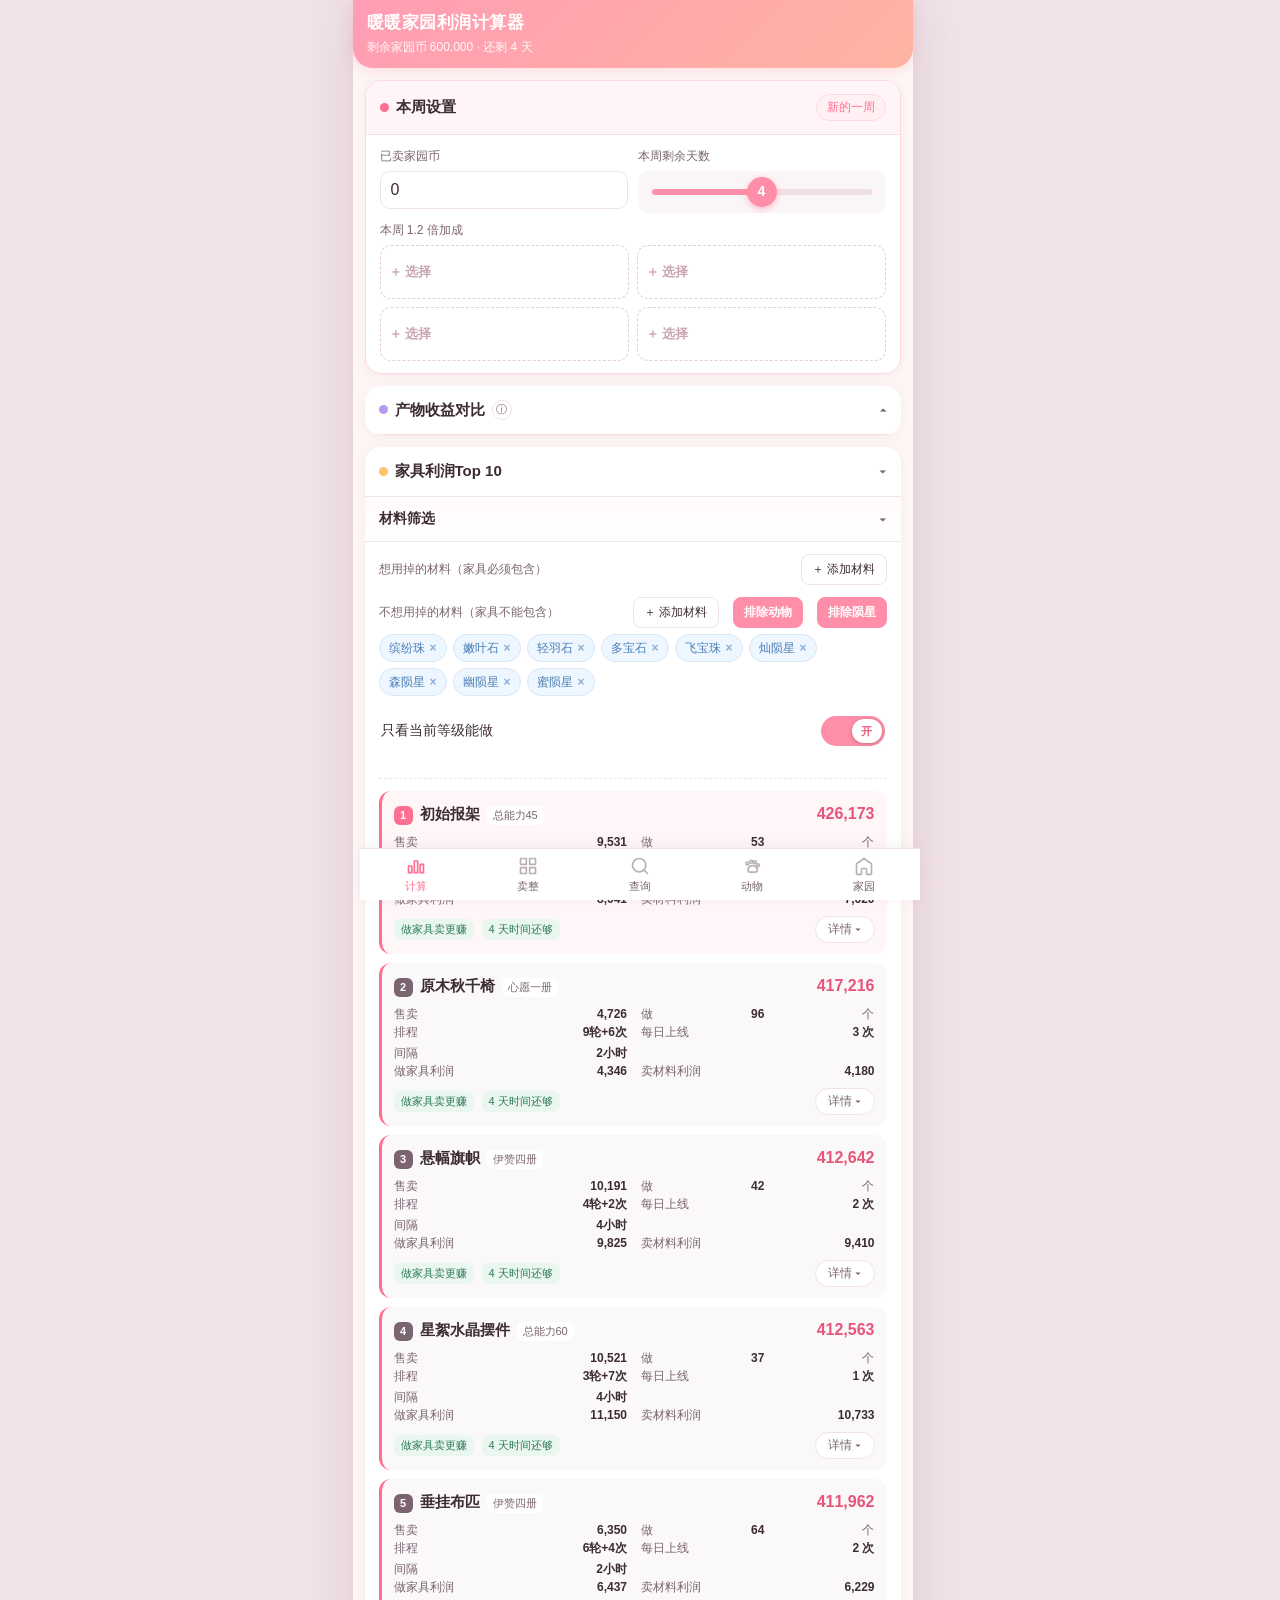
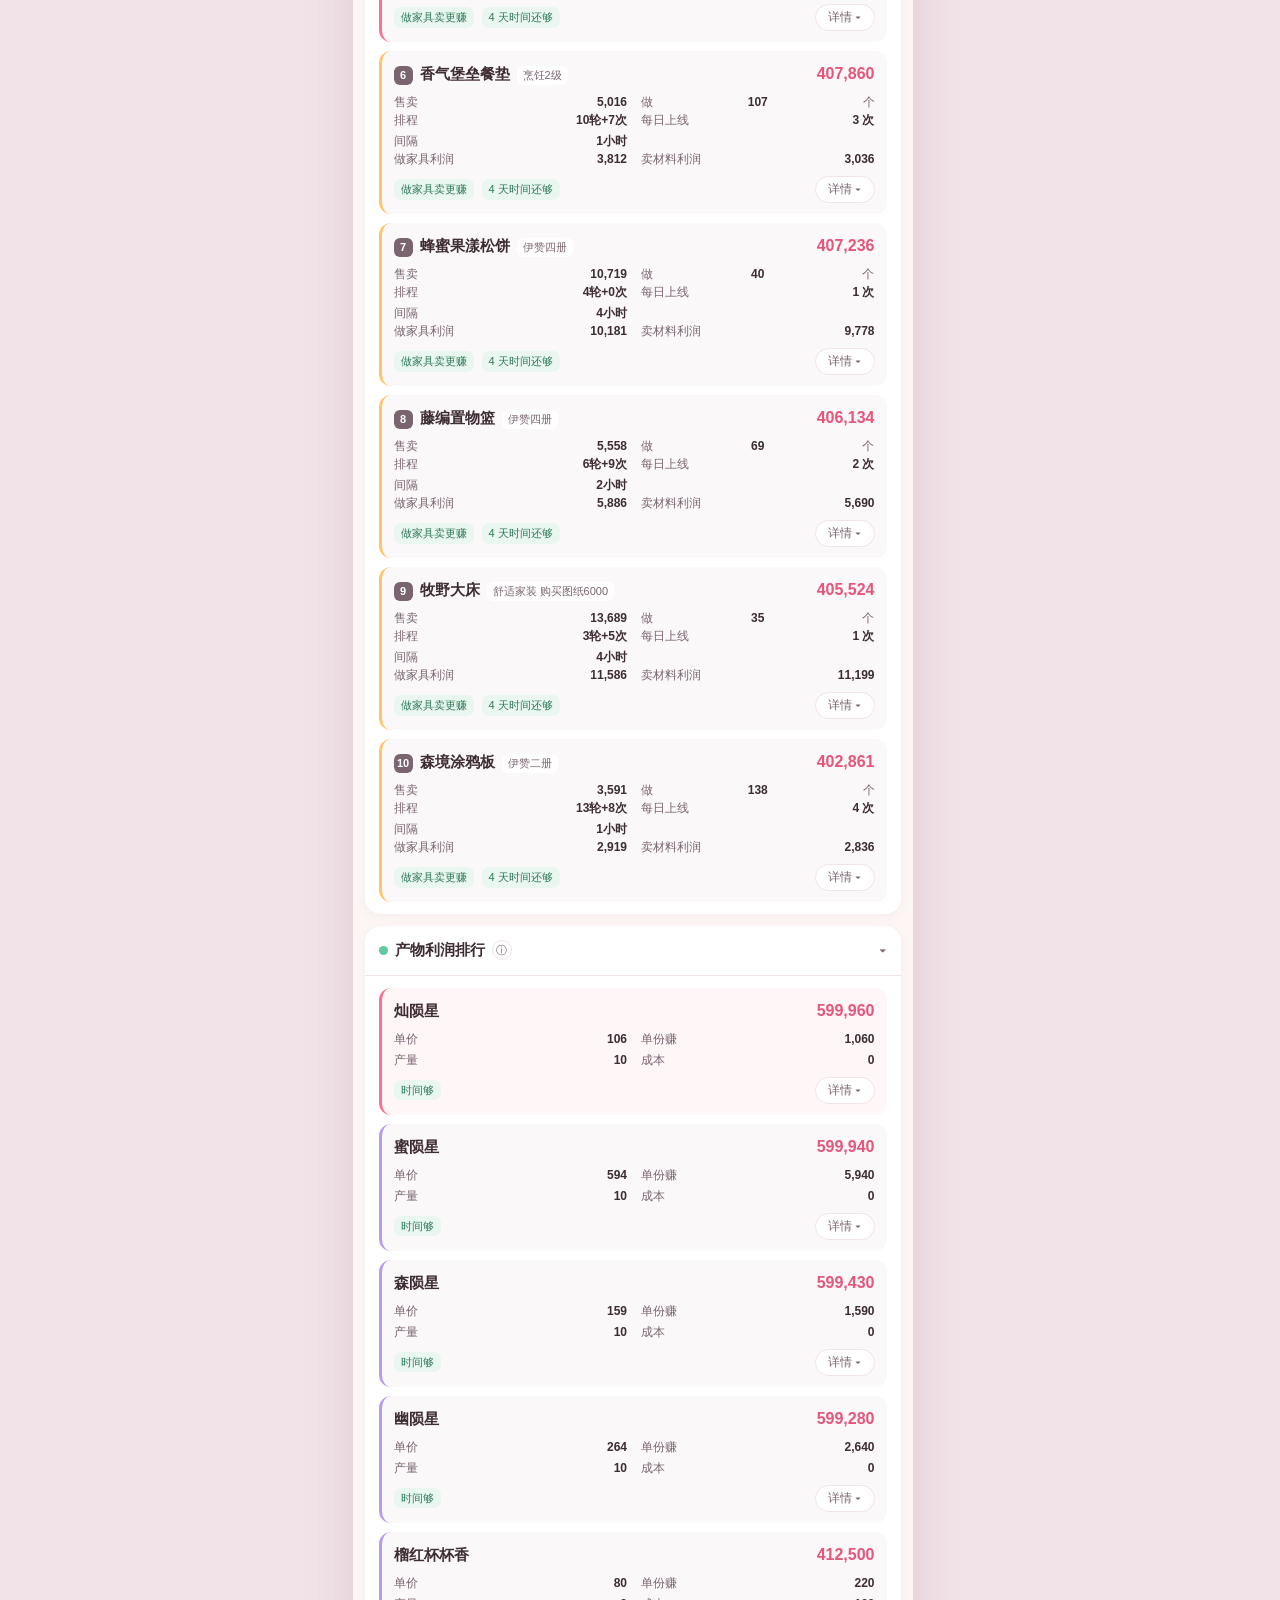
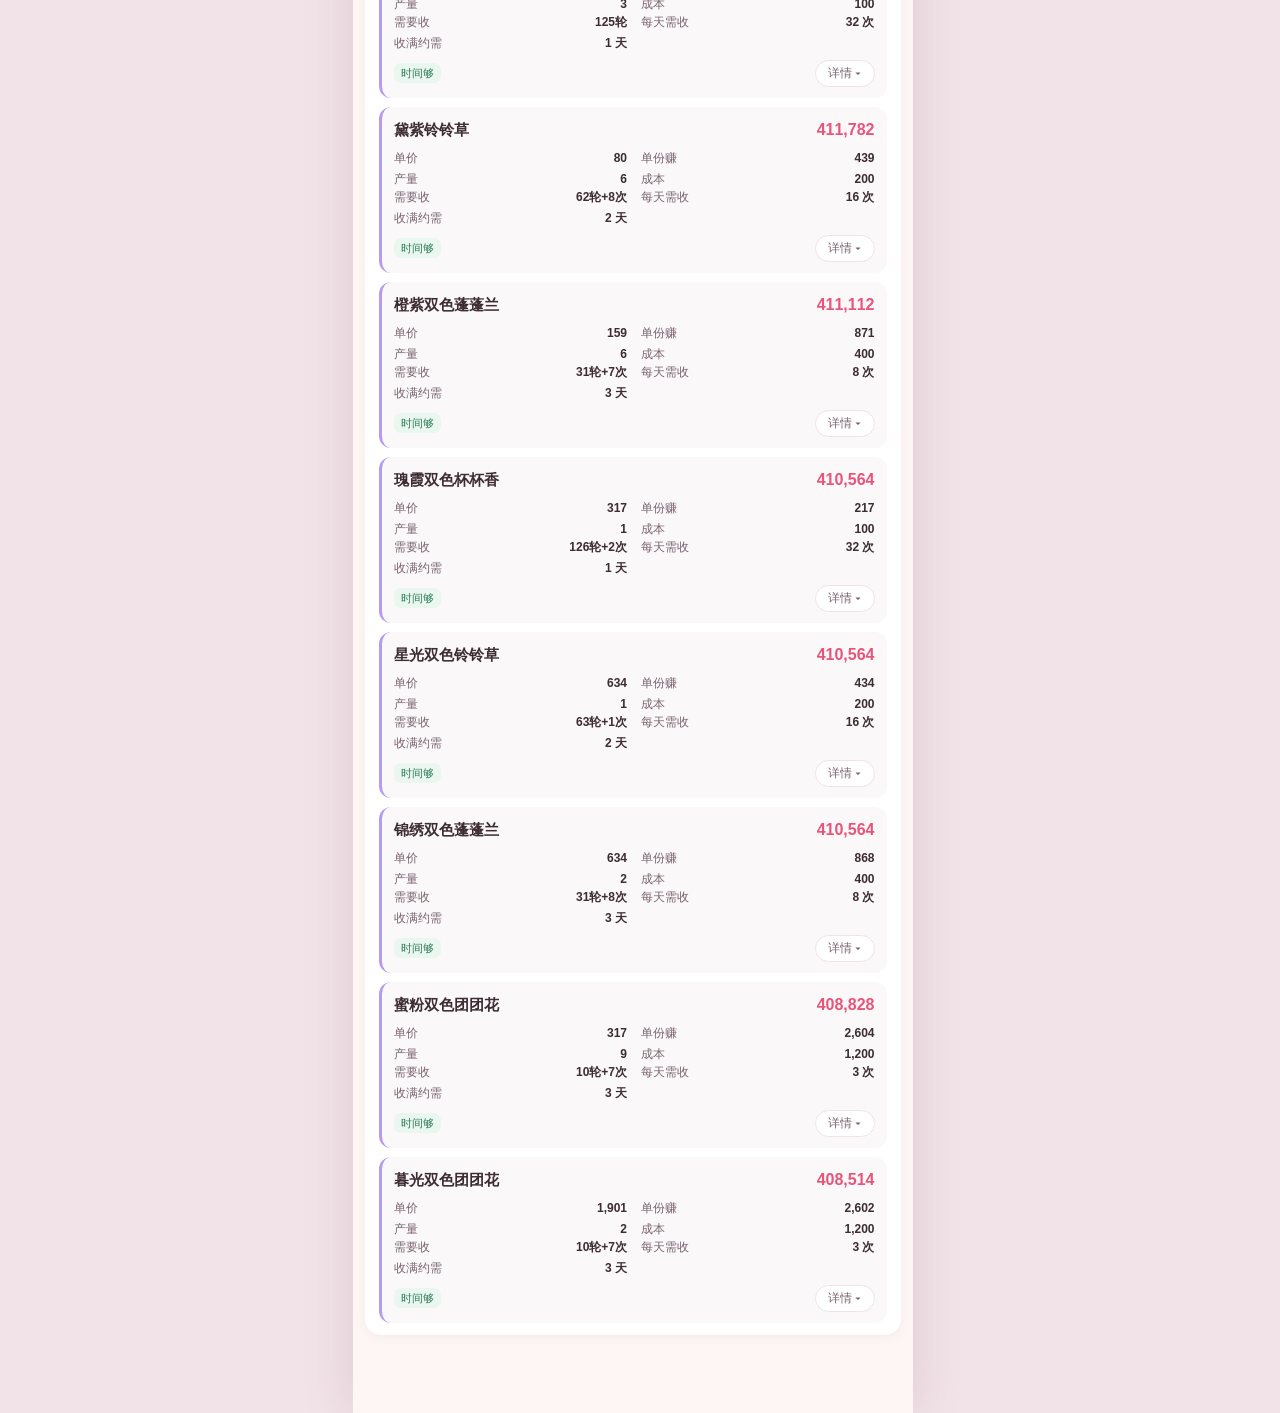
==== web/index.html @ fd9ae360 "初始提交：暖暖家园计算器 1.210.6.57（PWA 网页版 + 安卓工程） - web/：PWA 网页版源码（计算/卖整/查询/动物/家园 五 Tab） - android/：WebView 壳工" ====
<!DOCTYPE html>
<html lang="zh-CN">
<head>
<meta charset="UTF-8">
<meta name="viewport" content="width=device-width,initial-scale=1,maximum-scale=1,user-scalable=no,viewport-fit=cover">
<meta name="theme-color" content="#ff8fa8">
<meta name="mobile-web-app-capable" content="yes">
<meta name="apple-mobile-web-app-capable" content="yes">
<meta name="apple-mobile-web-app-status-bar-style" content="default">
<script>if(/^https?:$/.test(location.protocol)){var l=document.createElement('link');l.rel='manifest';l.href='manifest.json';document.head.appendChild(l)}</script>
<title>暖暖家园利润计算器</title>
<link rel="stylesheet" href="style.css?v=1.210.6.59">
</head>
<body>

<header id="topbar">
  <div class="ttl">暖暖家园利润计算器</div>
  <div class="sub" id="hdrSub"></div>
</header>

<main id="main">

  <!-- ============ 计算页 ============ -->
  <section class="page" id="page-calc">

    <!-- A. 本周设置 -->
    <div class="card week">
      <div class="chd">
        <span class="dot wk"></span>
        <b>本周设置</b>
        <button class="mini" id="btnResetWeek">新的一周</button>
      </div>
      <div class="cbd">
        <div class="row2">
          <div class="fld">
            <label>已卖家园币</label>
            <input type="number" inputmode="numeric" id="iWeekSold" step="1000">
          </div>
          <div class="fld">
            <label>本周剩余天数</label>
            <div class="daypick" id="dayPick" role="slider" tabindex="0"
                 aria-label="本周剩余天数" aria-valuemin="1" aria-valuemax="7" aria-valuenow="4">
              <div class="dtrack"><div class="dfill" id="dayFill"></div><div class="dthumb" id="dayThumb">4</div></div>
            </div>
          </div>
        </div>
        <div class="fld">
          <label>本周 1.2 倍加成</label>
          <div class="b12slots grid2" id="b12Slots"></div>
        </div>
      </div>
    </div>

    <!-- 产物对比表：置于「材料筛选」之前 -->
    <div class="card res">
      <div class="chd fold" data-fold="cmpBody"><span class="dot b12"></span><b>产物收益对比</b><button type="button" class="iinfo" data-tipid="tip-cmp" aria-label="说明">ⓘ</button><span class="arrow">▾</span></div>
      <div class="cbd" id="cmpBody">
        <p class="tip" id="tip-cmp" hidden>同一份家园币预算下，把 1.2 倍产物与手动选择的其他产物放在一起对比：总销售 / 总利润、所需数量、收获轮次、每天收获几次、能否在剩余天内卖到上限。本周 1.2 倍加成最多 4 个（产物 / 家具均可），自动带出到对比；手动产物最多选 3 个，点槽位卡片选择。</p>
        <div class="grphd"><span class="grp">本周 1.2 倍产物</span><button type="button" class="gset" id="btnSetCmp12">设置</button></div>
        <div id="cmp12"></div>
        <div class="grphd" style="margin-top:12px"><span class="grp">非1.2倍产物对比</span><button type="button" class="gset" id="btnSetCmpMan">设置</button></div>
        <div id="cmpMan"></div>
      </div>
    </div>

    <!-- 家具利润 Top 10（材料筛选合并到顶部；可折叠：折叠态卡头显示筛选概要） -->
    <div class="card res">
      <div class="chd fold" data-fold="furnBody">
        <span class="dot rs"></span><b>家具利润Top 10</b>
        <span class="foldsum" id="furnSum"></span>
        <span class="arrow">▾</span>
      </div>
      <div class="cbd" id="furnBody">
        <!-- 材料筛选（可折叠小节，合并到家具卡片顶部） -->
        <div class="filtwrap" id="filtInner">
          <div class="chd fold sub" data-fold="filtBox">
            <b>材料筛选</b><span class="filtsum" id="filtSum"></span><span class="arrow">▾</span>
          </div>
          <div class="cbd" id="filtBox">
            <div class="fld">
              <div class="fldhd"><label>想用掉的材料（家具必须包含）</label>
                <span class="fldacts"><button type="button" class="btn sm" id="btnMatWant">＋ 添加材料</button></span>
              </div>
              <div class="tags" id="tWant"></div>
            </div>
            <div class="fld">
              <div class="fldhd"><label>不想用掉的材料（家具不能包含）</label>
                <span class="fldacts"><button type="button" class="btn sm" id="btnMatAvoid">＋ 添加材料</button><button type="button" class="tbtn sm" id="cAnimal" aria-pressed="true">排除动物</button><button type="button" class="tbtn sm" id="cStar" aria-pressed="true">排除陨星</button></span>
              </div>
              <div class="tags" id="tAvoid"></div>
            </div>
            <div class="fld">
              <button type="button" class="sw" id="cOnlyOwned" role="switch" aria-checked="true" data-on="开" data-off="关" aria-label="只看当前等级能做"><span class="swl">只看当前等级能做</span><span class="trk"><span class="kn">开</span></span></button>
            </div>
          </div>
        </div>
        <div class="fildiv"></div>
        <div id="outFur"></div>
      </div>
    </div>

    <div class="card res" id="card12" style="display:none">
      <div class="chd fold" data-fold="furn12Body"><span class="dot b12"></span><b>本周 1.2 倍家具</b><span class="arrow">▾</span></div>
      <div class="cbd" id="furn12Body"></div>
    </div>

    <div class="card res">
      <div class="chd fold" data-fold="outProd">
        <span class="dot pd"></span><b>产物利润排行</b><button type="button" class="iinfo" data-tipid="tip-rank" aria-label="说明">ⓘ</button><span class="arrow">▾</span>
      </div>
      <div class="cbd" id="outProd">
        <p class="tip" id="tip-rank" hidden>排行按「单份利润 × 可达总量」从高到低：可达总量取可养容量与可收获份数中的较小者。</p>
        <div id="outProdList"></div>
      </div>
    </div>
  </section>

  <!-- ============ 卖整页 ============ -->
  <section class="page" id="page-sell" hidden>
    <div class="card sell">
      <div class="chd">
        <span class="dot st"></span>
        <b>家园币卖整</b>
        <button type="button" class="iinfo" data-tipid="tip-sell" aria-label="说明">ⓘ</button>
      </div>
      <div class="cbd">
        <div class="sellR">本周还能再赚 <b id="sellR">0</b> 家园币</div>
        <p class="tip" id="tip-sell" hidden>勾选要卖的产物：本周 1.2 倍可直接勾选，相应精粹自动带出，也可补其他产物或家具。下面按凑整逻辑自动算每种卖多少个，把剩余金额恰好卖完。库存不够的产物，可在每行右侧填「数量上限」，方案不会超过上限。</p>
      </div>
    </div>

    <div class="card">
      <div class="chd">
        <span class="dot wk"></span><b>出售勾选</b><span class="tag" id="pickTag">已选 0 种</span>
      </div>
      <div class="cbd">
        <div id="pickList"></div>
        <div class="btnrow">
          <button class="btn" id="btnAddPick">＋ 添加其他产物 / 精粹 / 树木 / 家具</button>
        </div>
      </div>
    </div>

    <div class="card res">
      <div class="chd"><span class="dot rs"></span><b>凑整方案</b><span class="tag" id="fitTag"></span><button type="button" class="iinfo" data-tipid="tip-fit" aria-label="说明">ⓘ</button></div>
      <div class="cbd" id="sellOut">
        <p class="tip" id="tip-fit" hidden>按凑整逻辑自动算每种卖多少个，把剩余金额恰好卖完；单价已含 1.2 倍 / 甜食加成。勾选行右侧可填「数量上限」（库存最多卖几个，留空 = 不限），方案不会超过上限；「其他解法」会依次尝试不用最贵的 1/2/3 种产物（某种卖完了时用）。</p>
        <div id="sellOutList"></div>
      </div>
    </div>
  </section>

  <!-- ============ 查询页 ============ -->
  <section class="page" id="page-query" hidden>
    <div class="card">
      <div class="chd"><b>数据查询</b></div>
      <div class="cbd">
        <div class="tabs2">
          <button class="on" data-q="fur">家具</button>
          <button data-q="plant">植物</button>
          <button data-q="fish">鱼</button>
          <button data-q="star">陨星</button>
          <button data-q="food">烹饪</button>
          <button data-q="other">其他</button>
        </div>
        <input class="find big" id="qFind" placeholder="输入名称搜索…" autocomplete="off">
        <div id="qOut"></div>
      </div>
    </div>
  </section>

  <!-- ============ 家园页（倒数第二个） ============ -->
  <section class="page" id="page-home" hidden>

    <!-- 我的家园 -->
    <div class="card home">
      <div class="chd">
        <span class="dot hm"></span>
        <b>我的家园</b>
        <button type="button" class="iinfo" data-tipid="tip-home" aria-label="说明">ⓘ</button>
      </div>
      <div class="cbd">
        <p class="tip" id="tip-home" hidden>能力等级与「农田鱼塘总数」均为上下两行卡片：小字标题在左上角，大数字为总数。点能力芯片或农田卡弹出气泡：能力等级直接加减；农田卡调整「额外购买」（允许为负，红色，代表未摆出的田 / 池），并标出「等级赠送」，总数 = 两者之和且下限为 0；等级赠送随种植 / 养鱼能力自动变化，各等级明细见「ⓘ」。所有不超过 8 个选项的选择都用气泡，点选即生效。</p>

        <!-- 家园币上限（从计算页移入） -->
        <div class="fld">
          <label>本周家园币上限</label>
          <button type="button" class="fsel" id="sWeekCap"></button>
        </div>

        <!-- 六大能力：直接平铺，点击卡片用气泡编辑 -->
        <div class="fld">
          <label>能力等级</label>
          <div class="lvgrid2" id="lvGrid"></div>
        </div>

        <!-- 农田鱼塘总数：四卡一排 -->
        <div class="fld">
          <div class="rowhd">
            <label>农田鱼塘总数</label>
            <button type="button" class="iinfo" data-tipid="tip-field" aria-label="说明">ⓘ</button>
          </div>
          <div class="fieldcards" id="fieldCards"></div>
          <p class="tip" id="tip-field" hidden></p>
        </div>

        <div class="row2">
          <div class="fld">
            <label>吃的甜品</label>
            <button type="button" class="fsel" id="sDessert"></button>
          </div>
          <div class="fld">
            <label>免费加速</label>
            <button type="button" class="fsel" id="sBoost"></button>
          </div>
        </div>
        <div class="row2">
          <div class="fld"><button type="button" class="sw" id="cWater" role="switch" aria-checked="true" data-on="有" data-off="无" aria-label="4 星浇水套"><span class="swl">4 星浇水套</span><span class="trk"><span class="kn">有</span></span></button></div>
          <div class="fld"><button type="button" class="sw" id="cBestFish" role="switch" aria-checked="true" data-on="只收" data-off="不限" aria-label="捕鱼只收最高产量"><span class="swl">捕鱼只收最高产量</span><span class="trk"><span class="kn">只收</span></span></button></div>
          <div class="fld"><button type="button" class="sw" id="cTree" role="switch" aria-checked="true" data-on="卖" data-off="留" aria-label="卖树"><span class="swl">卖树</span><span class="trk"><span class="kn">卖</span></span></button></div>
          <div class="fld"><button type="button" class="sw" id="cEss" role="switch" aria-checked="true" data-on="卖" data-off="留" aria-label="卖精粹"><span class="swl">卖精粹</span><span class="trk"><span class="kn">卖</span></span></button></div>
        </div>
      </div>
    </div>

    <!-- 钓鱼熟练度 -->
    <div class="card fish">
      <div class="chd"><span class="dot pd"></span><b>钓鱼熟练度</b><button type="button" class="iinfo" data-tipid="tip-fish" aria-label="说明">ⓘ</button></div>
      <div class="cbd">
        <p class="tip" id="tip-fish" hidden>钓鱼熟练度影响鱼的产量。铲掉低产量重新养、捕鱼只收最高产量可以节约成本，选「只收」则按最高产量计算（开关在「我的家园」）。</p>
        <div id="fishGrid"></div>
        <p class="tip" id="fishTip"></p>
      </div>
    </div>


    <div class="card">
      <div class="chd fold" data-fold="meBody2"><b>配置备份</b><span class="arrow">▾</span></div>
      <div class="cbd" id="meBody2">
        <p class="tip">「我的家园」「本周设置」「卖整勾选」都会自动保存在本机，下次打开自动恢复，不用重填。新的一周开始时，点计算页的「新的一周」按钮即可清零重填。</p>
        <div class="btnrow">
          <button class="btn" id="btnExport">导出配置</button>
          <button class="btn" id="btnImport">导入配置</button>
          <button class="btn" id="btnPaste">粘贴配置</button>
          <button class="btn warn" id="btnClear">清空我的家园</button>
          <button class="btn warn" id="btnClearWeek">清空本周设置</button>
          <button class="btn warn" id="btnClearSell">重置卖整勾选</button>
        </div>
        <textarea id="ioBox" placeholder="导出/粘贴配置 JSON" rows="3"></textarea>
      </div>
    </div>
    <div class="card">
      <div class="chd fold" data-fold="meBody3"><b>关于与免责</b><span class="arrow">▾</span></div>
      <div class="cbd about" id="meBody3">
        <p id="verLine"></p>
        <p id="dlLine"><b>安卓版下载</b>：<a id="dlLink" href="https://pan.baidu.com/s/1R72ZaiRu5CAzUPRBSVi94w?pwd=1206" target="_blank" rel="noopener" title="https://pan.baidu.com/s/1R72ZaiRu5CAzUPRBSVi94w?pwd=1206">百度网盘链接</a>（提取码 <b>1206</b>）<button type="button" class="btn sm dlBtn" id="btnCopyDl">复制链接</button></p>
        <p><b>数据来源</b>：《无限暖暖》家园最大利润表 v2.10<br>制表者：小红薯@祢豆子（鸣谢：@最杰瑞的杰瑞、@供电局、@1群提供数据的暖妈们）</p>
        <p><b>本工具</b>：非官方粉丝向工具，仅将该表格的计算逻辑移植为手机端应用，数据永久免费。</p>
        <p class="warnTxt">免责声明：数据来自社区整理，随游戏版本更新可能失效，计算结果仅供参考，请以游戏内实际为准。本工具不含任何游戏美术素材，不收费、不含广告、不收集任何个人信息。</p>
      </div>
    </div>
  </section>

  <!-- ============ 动物 ============ -->
  <section class="page" id="page-animal" hidden>
    <!-- 养殖数量 -->
    <div class="card count">
      <div class="chd fold" data-fold="anCountBody"><span class="dot wk"></span><b>养殖数量</b><span class="fnum" id="anCountSum"></span><button type="button" class="iinfo" data-tipid="tip-cap" aria-label="说明">ⓘ</button><span class="arrow">▾</span></div>
      <div class="cbd" id="anCountBody">
        <div id="anCount"></div>
        <p class="tip" id="anCapTip" hidden></p>
        <p class="tip" id="tip-cap" hidden>可养数量由<b>邀约等级</b>决定（当前 <b id="capLv"></b> 级），超出部分不参与生产。分组：小动物 = 缤纷珠 / 嫩叶石 / 轻羽石；大动物 = 多宝石 / 飞宝珠。点击动物名可标记「排除」。</p>
      </div>
    </div>

    <!-- 动物好感度 -->
    <div class="card animal">
      <div class="chd fold" data-fold="anGroupsBody"><span class="dot hm"></span><b>动物好感度</b><button type="button" class="iinfo" data-tipid="tip-animal" aria-label="说明">ⓘ</button><span class="arrow">▾</span></div>
      <div class="cbd" id="anGroupsBody">
        <p class="tip" id="tip-animal" hidden>邀约 1 级解锁白、3 级解锁棕、6 级解锁蓝；好感度 1–3 心，品质越高产量越高（蓝 &gt; 棕 &gt; 白）。养动物时自动选好感度高、品质高的。<br>收益显示在<b>品质小节头</b>（每小时利润与利润率，成本按能量饼干 10 币/能量基准，与社区基准表同口径；未含悠食与饼干倍率——对所有动物同乘，不影响横向对比），随好感度实时变化。<b>点动物名</b>切换「排除」（灰显，生产计算自动跳过）；<b>点右侧心数</b>调整好感度（排除中的选了心数即恢复）。</p>
        <div id="anGroups"></div>
      </div>
    </div>

    <!-- 投喂饼干 -->
    <div class="card ck">
      <div class="chd"><span class="dot b12"></span><b>投喂饼干</b><button type="button" class="iinfo" data-tipid="tip-ck" aria-label="说明">ⓘ</button></div>
      <div class="cbd">
        <p class="tip" id="tip-ck" hidden>第一个饼干影响整个动物区成本利润。</p>
        <div class="fld">
          <label>选择你要喂食的饼干和数量</label>
          <div id="ckSlots"></div>
        </div>
        <div class="row2">
          <div class="fld">
            <label>动物生产模式</label>
            <div class="seg seg2" data-k="anMode">
              <button data-v="many">悠食多产</button>
              <button data-v="normal">常规模式</button>
            </div>
          </div>
          <div class="fld">
            <label>制作饼干的甜味材料</label>
            <button type="button" class="fsel" id="sSeason"></button>
          </div>
        </div>
        <div class="fld">
          <label>做饼干产生的额外产物（精粹 / 树）要卖吗</label>
          <div class="seg" data-k="sellExtra">
            <button data-v="both">都卖</button>
            <button data-v="ess">只卖精粹</button>
            <button data-v="tree">只卖树</button>
            <button data-v="none">不卖</button>
          </div>
        </div>
      </div>
    </div>

    <div class="card res">
      <div class="chd"><span class="dot rs"></span><b>饼干收益总览</b></div>
      <div class="cbd" id="ckOut"></div>
    </div>
  </section>

</main>

<div id="dlgBox" hidden>
  <div class="dlg-mask"></div>
  <div class="dlg-card" role="alertdialog" aria-modal="true">
    <b id="dlgTitle"></b><p id="dlgMsg"></p>
    <div class="dlg-btns"><button type="button" class="dlg-no" id="dlgNo">取消</button>
    <button type="button" class="dlg-ok" id="dlgOk">确定</button></div>
  </div>
</div>

<!-- 步进器气泡：锚定在卡片旁，无全屏遮罩；标题/信息/按钮可按需隐藏 -->
<div id="stepBox" hidden>
  <div class="step-card" id="stepCard" role="dialog" aria-label="编辑">
    <span class="step-caret" id="stepCaret"></span>
    <b id="stepTitle" hidden></b>
    <div class="step-info" id="stepInfo" hidden></div>
    <div class="step-val">
      <button type="button" class="stpb" id="stepMinus">−</button>
      <input type="number" inputmode="numeric" id="stepInput">
      <button type="button" class="stpb" id="stepPlus">+</button>
    </div>
    <div class="dlg-btns" id="stepBtns">
      <button type="button" class="dlg-no" id="stepCancel">取消</button>
      <button type="button" class="dlg-ok" id="stepOk">确定</button>
    </div>
  </div>
</div>

<!-- 气泡选择框：≤8 选项，点击选项直接生效，无确认/取消 -->
<div id="pickBox" hidden>
  <div class="step-card pick-card" id="pickCard" role="listbox" aria-label="选择">
    <span class="step-caret" id="pickCaret"></span>
    <div class="pick-list" id="pickOpts"></div>
  </div>
</div>

<nav id="tabbar">
  <button class="on" data-p="calc"><svg viewBox="0 0 24 24" fill="none" stroke="currentColor" stroke-width="2" stroke-linecap="round" stroke-linejoin="round"><rect x="3" y="12" width="4" height="8"/><rect x="10" y="6" width="4" height="14"/><rect x="17" y="10" width="4" height="10"/></svg><span>计算</span></button>
  <button data-p="sell"><svg viewBox="0 0 24 24" fill="none" stroke="currentColor" stroke-width="2" stroke-linecap="round" stroke-linejoin="round"><rect x="3" y="3" width="7" height="7"/><rect x="14" y="3" width="7" height="7"/><rect x="3" y="14" width="7" height="7"/><rect x="14" y="14" width="7" height="7"/></svg><span>卖整</span></button>
  <button data-p="query"><svg viewBox="0 0 24 24" fill="none" stroke="currentColor" stroke-width="2" stroke-linecap="round" stroke-linejoin="round"><circle cx="11" cy="11" r="8"/><path d="m21 21-4.3-4.3"/></svg><span>查询</span></button>
  <button data-p="animal"><svg viewBox="0 0 24 24" fill="none" stroke="currentColor" stroke-width="2" stroke-linecap="round" stroke-linejoin="round"><circle cx="6.5" cy="9" r="1.7"/><circle cx="11" cy="6.8" r="1.7"/><circle cx="15.5" cy="7.6" r="1.7"/><circle cx="19" cy="11" r="1.7"/><path d="M12.8 11.5c-3.3.4-5.6 2.7-5.6 5.2 0 1.5 1.1 2.6 2.6 2.6h6c1.5 0 2.6-1.1 2.6-2.6 0-2.4-1.9-4.6-4.6-5.2-.3-.1-.7-.1-1 0Z"/></svg><span>动物</span></button>
  <button data-p="home"><svg viewBox="0 0 24 24" fill="none" stroke="currentColor" stroke-width="2" stroke-linecap="round" stroke-linejoin="round"><path d="M3 9.5 12 3l9 6.5V21a1 1 0 0 1-1 1h-5v-7H9v7H4a1 1 0 0 1-1-1Z"/></svg><span>家园</span></button>
  
</nav>

<!-- ============ 全屏选择弹层 ============
     multi：卖整·手动添加（分组/排序/搜索，点行勾选，底部完成）
     single：本周 1.2 倍槽位 / 对比表槽位（点行即选并关闭，清除用槽位卡 ×）
     mat：材料筛选（想用掉 / 要避开，点行即勾入对应数组） -->
<div class="sheet" id="pickSheet" role="dialog" aria-modal="true" aria-label="选择弹层" hidden>
  <div class="sheet-mask" id="sheetMask"></div>
  <div class="sheet-panel">
    <div class="dhandle"></div>
    <div class="sheet-hd">
      <b id="sheetTitle">选择</b>
      <span class="tag" id="sheetTag"></span>
      <div class="sheet-sort" id="sheetSort">
        <button data-v="def" class="on">默认</button><button data-v="price">价格↓</button>
      </div>
      <button class="sheet-x" id="btnSheetClose" aria-label="关闭">✕</button>
    </div>
    <div class="sheet-tools" id="sheetSearch">
      <input class="find" id="fPickAdd" placeholder="搜索名称 / 拼音首字母…" autocomplete="off">
      <div class="seg sm" id="pickGrp" hidden></div>
      <div class="seg sm sub" id="pickGrp2" hidden></div>
    </div>
    <div class="sheet-body">
      <div class="sheet-list" id="sheetList">
        <div id="sheetSpTop" style="height:0"></div>
        <div id="sheetRows"></div>
        <div id="sheetSpBot" style="height:0"></div>
      </div>
      <div class="sheet-index" id="sheetIndex" hidden></div>
    </div>
    <div class="sheet-ft" id="sheetFt">
      <div id="sheetChips" class="sheetchips"></div>
      <button class="sheet-done" id="btnSheetDone">完成</button>
    </div>
  </div>
</div>

<script src="data.js?v=1.210.6.59"></script>
<script src="core.js?v=1.210.6.59"></script>
<script src="app.js?v=1.210.6.59"></script>
</body>
</html>
---- web/style.css ----
:root{
  --bg:#fdf6f4; --card:#fff; --ink:#3d2c33; --ink2:#7a6470; --line:#f0e2e6;
  --pk:#ff8fa8; --pk2:#ff6f91; --pkDeep:#e8557a; --gd:#ffc46b; --gr:#5fc9a0; --bl:#7bb8e8; --pu:#b79ced;
  --rd:16px; --sh:0 2px 10px rgba(180,140,155,.10);
}
*{box-sizing:border-box;-webkit-tap-highlight-color:transparent}
html{-webkit-text-size-adjust:100%;text-size-adjust:100%;scrollbar-gutter:stable}   /* F1: 禁宿主浏览器自动调整字号，基准由页面 rem 决定；scrollbar-gutter 常驻槽位，锁滚时不因滚动条消失而整页横移（弹层"页面飘"根因） */
[hidden]{display:none!important}   /* .seg/.sheet-index 等设了 display 的元素也能正确隐藏 */
html,body{margin:0;padding:0}
body{
  background:var(--bg);color:var(--ink);
  font:0.9375rem/1.5 -apple-system,BlinkMacSystemFont,"PingFang SC","Microsoft YaHei",sans-serif;
  padding-bottom:calc(66px + env(safe-area-inset-bottom));
}
#topbar{
  position:sticky;top:0;z-index:50;background:linear-gradient(135deg,#ff9db4,#ffb4a2);
  color:#fff;padding:calc(10px + env(safe-area-inset-top)) 14px 12px;
  box-shadow:0 2px 12px rgba(255,143,168,.28);
}
#topbar .ttl{font-size:1.0625rem;font-weight:700;letter-spacing:.5px}
#topbar .sub{font-size:0.75rem;opacity:.92;margin-top:2px}
main{padding:12px 12px 0;max-width:720px;margin:0 auto}

/* 卡片 */
.card{background:var(--card);border-radius:var(--rd);box-shadow:var(--sh);margin-bottom:12px;overflow:hidden}
.chd{display:flex;align-items:center;gap:7px;padding:13px 14px;border-bottom:1px solid var(--line)}
.chd b{font-size:0.9375rem}
.chd .tag{font-size:0.6875rem;color:var(--ink2);background:#faf1f4;padding:2px 7px;border-radius:8px}
.chd .mini{margin-left:auto;font-size:0.75rem;background:#fff0f4;color:var(--pk2);border:1px solid #ffd7e0;padding:4px 10px;border-radius:20px}
.chd .mini.undo{background:#fff7e8;color:#b26a00;border-color:#ffe0a8}
.chd .arrow{margin-left:auto;color:var(--ink2);transition:.2s}
.chd.fold{cursor:pointer}
.chd.fold.up .arrow{transform:rotate(180deg)}
.dot{width:9px;height:9px;border-radius:50%;flex:none}
.dot.wk{background:var(--pk2)} .dot.hm{background:var(--gr)} .dot.ft{background:var(--bl)}
.dot.rs{background:var(--gd)} .dot.b12{background:var(--pu)} .dot.pd{background:var(--gr)}
.cbd{padding:12px 14px}
.card.week{border:1.5px solid #ffd7e0}
.card.week .chd{background:#fff5f8}

/* 表单 */
.fld{margin-bottom:12px}
.fld:last-child{margin-bottom:0}
.fld>label{display:block;font-size:0.75rem;color:var(--ink2);margin-bottom:6px}
/* 材料筛选折叠小节：抵消 .cbd 内边距贴边，内层标题栏窄一号与卡片头分层 */
.filtwrap{margin:-12px -14px 0}
.filtwrap>.chd.sub{padding:11px 14px;border-bottom:1px solid var(--line);background:linear-gradient(180deg,#fffafb,#fff)}
.filtwrap>.chd.sub b{font-size:0.875rem}
/* 小标题行 + 右侧操作按钮（添加材料 / 排除动物 / 排除陨星） */
.fldhd{display:flex;align-items:center;gap:6px;flex-wrap:wrap;margin-bottom:6px}
.fldhd>label{flex:1;min-width:0;margin:0;font-size:0.75rem;color:var(--ink2);line-height:1.35}
.fldacts{display:flex;gap:6px;flex-wrap:wrap;justify-content:flex-end;margin-left:auto}
.tbtn.sm{padding:6px 10px;font-size:0.75rem;border-radius:8px}
.row2{display:grid;grid-template-columns:1fr 1fr;gap:10px}
.row4{display:grid;grid-template-columns:repeat(4,1fr);gap:8px}
.row4>div{background:#faf6f7;border-radius:10px;padding:6px 8px;text-align:center}
.row4 span{display:block;font-size:0.6875rem;color:var(--ink2);margin-bottom:3px}
/* iOS Safari 忽略 maximum-scale，聚焦 <16px 输入框会强制放大页面 → 表单控件一律 16px 起 */
input[type=number],select,.find{
  width:100%;padding:9px 10px;border:1px solid var(--line);border-radius:10px;
  background:#fff;font-size:1rem;color:var(--ink);outline:none;font-family:inherit;
}
.row4 input{padding:6px 4px;text-align:center;font-size:1rem;border:none;background:transparent}
select{appearance:none;background-image:linear-gradient(45deg,transparent 50%,#b99 50%),linear-gradient(135deg,#b99 50%,transparent 50%);
  background-position:calc(100% - 15px) 50%,calc(100% - 10px) 50%;background-size:5px 5px,5px 5px;background-repeat:no-repeat}
.seg{display:grid;grid-template-columns:repeat(4,1fr);gap:6px}
.seg button{min-width:0;padding:7px 4px;font-size:0.8125rem;border:1px solid var(--line);
  background:#fff;border-radius:9px;color:var(--ink2);font-family:inherit}
.seg button.on{background:var(--pk);border-color:var(--pk);color:#fff;font-weight:600}
.seg.sm{grid-template-columns:repeat(7,1fr);gap:5px}
.seg.sm button{font-size:0.78125rem;padding:7px 0}
.seg.seg2{grid-template-columns:repeat(2,1fr)}
label.ck{display:flex;align-items:center;gap:7px;font-size:0.8125rem;color:var(--ink)!important;margin:0}
label.ck input{width:17px;height:17px;accent-color:var(--pk)}

/* 等级网格 */
.lvgrid{display:grid;grid-template-columns:repeat(3,1fr);gap:9px;margin-bottom:12px}
.lvitem{background:#faf6f7;border-radius:11px;padding:8px}
.lvitem .lb{font-size:0.6875rem;color:var(--ink2);margin-bottom:5px}
.lvitem input{width:100%;padding:5px;border:none;background:#fff;border-radius:7px;text-align:center;font-size:1rem;font-family:inherit}

/* 标签 */
.tags{display:flex;flex-wrap:wrap;gap:6px;margin-bottom:7px;min-height:4px}
.tags:empty{display:none;margin:0}   /* 没有材料时不占位，也不再显示「无」 */
.tg{background:#ffeef3;color:var(--pk2);border:1px solid #ffd7e0;padding:4px 9px;border-radius:14px;font-size:0.75rem;display:flex;gap:5px;align-items:center}
.tg.av{background:#eef6ff;color:#4a7fb5;border-color:#d6e8fa}
.tg x{cursor:pointer;font-weight:700;opacity:.6}
.find.big{padding:11px 12px;margin-bottom:10px}

/* 结果 */
.it{background:#faf8f9;border-radius:12px;padding:11px 12px;margin-bottom:9px;border-left:3px solid var(--gd)}
.it:last-child{margin-bottom:0}
/* 色条语义化：产物卡=紫 / 家具卡=金；家具Top10 前五=粉条；每组利润最高一张=粉底粉条(g1) */
.it.pd{border-left-color:var(--pu)}
.it.g5{border-left-color:var(--pk2)}
.it.g1{border-left-color:var(--pk2);background:#fff6f8}
.it .h{display:flex;align-items:baseline;gap:7px;margin-bottom:7px}
.it .rk{font-size:0.75rem;font-weight:800;color:#fff;background:var(--ink2);width:19px;height:19px;
  border-radius:6px;display:flex;align-items:center;justify-content:center;flex:none;font-size:0.6875rem}
.it.g1 .rk{background:var(--pk2)}
.it .nm{font-weight:700;font-size:0.9375rem}
/* 主利润数字加深一档：#ff6f91 对比度仅 2.5:1（大字 AA 下限 3:1），#e8557a ≈ 3.2:1 达标 */
.it .pf{margin-left:auto;font-weight:800;color:var(--pkDeep);font-size:1rem;white-space:nowrap;font-variant-numeric:tabular-nums}
.it .src{font-size:0.6875rem;color:var(--ink2);background:#fff;padding:1px 6px;border-radius:6px}
/* kv 数据行：两列网格 + 标签左/数值右 + 等宽数字（扫读友好） */
.kv{display:grid;grid-template-columns:1fr 1fr;gap:3px 14px;font-size:0.75rem;color:var(--ink2)}
.kv.three{display:flex;flex-wrap:wrap;column-gap:16px;row-gap:3px;align-items:baseline}
.kv.three>span{justify-content:flex-start;gap:6px}
.kv>span{display:flex;justify-content:space-between;align-items:baseline;gap:10px;min-width:0}
.kv .wide{grid-column:1 / -1}
.kv.one{grid-template-columns:1fr}
.kv .warnb{justify-self:end}
.kv b{color:var(--ink);font-weight:600;font-variant-numeric:tabular-nums}
/* 卡片三层化：详情折叠；底行=结论chip 左·详情 右（多个 chip 左侧成组，详情恒靠右） */
.ftrow{display:flex;align-items:center;gap:8px;margin-top:8px}
.ftrow>.more{margin-left:auto}
.more{padding:4px 12px;border:1px solid var(--line);border-radius:14px;background:#fff;color:var(--ink2);font-size:0.75rem;font-family:inherit}
.det{margin-top:8px;padding-top:8px;border-top:1px dashed var(--line)}
.mats{font-size:0.71875rem;color:var(--ink2);margin-top:7px;padding-top:7px;border-top:1px dashed var(--line);line-height:1.7}
.warnb{display:inline-block;font-size:0.6875rem;padding:2px 7px;border-radius:7px;margin-top:0}
.warnb.no{background:#eaf7f0;color:#2f7a58}
.warnb.yes{background:#fff0f0;color:#b04a4a}
.empty{text-align:center;color:var(--ink2);font-size:0.8125rem;padding:16px}

/* 查询 */
.tabs2{display:flex;gap:6px;margin-bottom:10px}
.tabs2 button{flex:1;padding:8px;border:1px solid var(--line);background:#fff;border-radius:10px;font-size:0.8125rem;color:var(--ink2);font-family:inherit}
.tabs2 button.on{background:var(--pk);border-color:var(--pk);color:#fff;font-weight:600}
.qr{background:#faf8f9;border-radius:11px;padding:10px 11px;margin-bottom:8px}
.qr .qn{font-weight:700;font-size:0.875rem;margin-bottom:5px}
.qr .qm{font-size:0.71875rem;color:var(--ink2);line-height:1.7}

/* 底部导航 */
#tabbar{
  position:fixed;left:0;right:0;bottom:0;z-index:60;display:flex;
  background:#fff;border-top:1px solid var(--line);
  padding-bottom:env(safe-area-inset-bottom);box-shadow:0 -2px 14px rgba(180,140,155,.10)
}
#tabbar button{flex:1;padding:7px 0 6px;background:none;border:none;font-family:inherit;color:var(--ink2)}
#tabbar button svg{display:block;width:20px;height:20px;margin:0 auto 2px;opacity:.5}
#tabbar button span{font-size:0.6875rem}
#tabbar button.on{color:var(--pk2)}
#tabbar button.on svg{opacity:1}

.btnrow{display:flex;gap:8px;flex-wrap:wrap;margin-bottom:10px}
.btn{padding:8px 14px;border:1px solid var(--line);background:#fff;border-radius:10px;font-size:0.8125rem;color:var(--ink);font-family:inherit}
.btn.warn{color:#c25b5b;border-color:#f5d5d5}
/* 切换按钮：选中 = 整钮主题色；未选 = 普通按钮 */
.tbtn{flex:none;white-space:nowrap;padding:8px 14px;border:1px solid var(--line);border-radius:12px;background:#fff;
  font-size:0.8125rem;color:var(--ink);font-family:inherit;cursor:pointer}
/* 按钮行内水平间距：HTML 中按钮紧连无空白，inline 排布会完全贴合 */
.btn + .tbtn,.tbtn + .tbtn{margin-left:8px}
.tbtn.on{background:var(--pk);border-color:var(--pk);color:#fff;font-weight:600}
.tbtn:active{opacity:.75}
textarea{width:100%;border:1px solid var(--line);border-radius:10px;padding:9px;font-size:1rem;
  font-family:ui-monospace,Menlo,monospace;resize:vertical;background:#fff;color:var(--ink)}
.tip{font-size:0.75rem;color:var(--ink2);margin:0 0 10px;line-height:1.7}
.about p{font-size:0.78125rem;color:var(--ink2);line-height:1.8;margin:0 0 10px}
.about p b{color:var(--ink)}
/* 「关于与免责」里的安卓版下载行：链接可点，旁边一个「复制链接」小按钮 */
.about a{color:var(--pkDeep);text-decoration:underline;word-break:break-all}
.about a:active{opacity:.6}
.dlBtn{margin-left:4px;vertical-align:1px}
.warnTxt{background:#fff8f0;border-left:3px solid var(--gd);padding:9px 11px;border-radius:8px}
#meVer{font-size:0.8125rem;line-height:1.9;color:var(--ink2)}
#meVer b{color:var(--ink)}

/* ============ 卖整页 ============ */
.dot.st{background:var(--gd)}
.sellR{font-size:0.875rem;color:var(--ink2);margin-bottom:8px}
.sellR b{font-size:1.625rem;color:var(--pkDeep);font-weight:800;margin:0 2px}
.prirow{display:flex;align-items:center;gap:9px;padding:9px 2px;border-bottom:1px dashed var(--line);font-size:0.84375rem}
.prirow:last-child{border-bottom:none}
.prirow input{width:17px;height:17px;accent-color:var(--pk);flex:none}
.prirow .prilab{display:flex;align-items:center;gap:9px;flex:1;min-width:0;cursor:pointer}
.prirow .pn{flex:1;min-width:0;overflow:hidden;text-overflow:ellipsis;white-space:nowrap}
.prirow .pp{color:var(--ink2);font-size:0.75rem;white-space:nowrap}
.prirow .b12t{font-size:0.625rem;background:#f3edff;color:#7a5bc0;padding:1px 5px;border-radius:5px;flex:none}
.prirow .b12t.auto{background:#eef4ff;color:#5b7fc0}
.prirow .rm{color:#c9a6b2;font-size:1rem;padding:0 3px;flex:none}
/* 数量上限输入框（16px 防 iOS 聚焦缩放；覆盖 .prirow input 的复选框尺寸）
   宽度按 6 位数字（含千分位）留够，避免输入后被裁；右侧留 3px 与 × 拉开 */
.prirow .capin{width:76px;flex:none;height:auto;padding:5px 3px;text-align:center;border:1px solid var(--line);border-radius:8px;background:#fff;font-size:1rem;color:var(--ink);outline:none;font-family:inherit;margin-right:3px}
.prirow .pp{flex:0 0 auto}
.prirow .capin:focus{border-color:var(--pk)}
/* 去掉 number 的上下箭头（会挤占输入宽度，5 位数就显示不全） */
.prirow .capin::-webkit-outer-spin-button,.prirow .capin::-webkit-inner-spin-button{-webkit-appearance:none;margin:0}
.capbd{display:inline-block;font-size:0.5625rem;background:#eef4ff;color:#5b7fc0;padding:0 4px;border-radius:4px;margin-left:4px;vertical-align:middle}
.pickhd{font-size:0.75rem;color:var(--tx2,#8a7580);font-weight:600;margin:10px 0 2px}
.prirow.sub{padding-left:26px}
.btn.sm:disabled{opacity:.45}
.grp{font-size:0.6875rem;color:var(--ink2);margin:10px 0 2px;font-weight:600}
/* 分组标题 + 右侧「设置」：标题左、按钮靠最右，中间留出空隙避免误触 */
.grphd{display:flex;align-items:center;gap:16px;margin:10px 0 2px}
.grphd .grp{margin:0;flex:1;min-width:0}
.gset{flex:none;font-size:0.6875rem;font-family:inherit;font-weight:600;color:var(--pkDeep);
  background:#fff2f6;border:1px solid #ffd7e0;border-radius:12px;padding:3px 13px}
.gset:active{opacity:.7}
.padmg{max-height:290px;overflow:auto;border:1px solid var(--line);border-radius:10px;margin-top:9px}
.padrow{display:flex;align-items:center;gap:8px;padding:7px 10px;font-size:0.78125rem;border-bottom:1px solid #faf3f5}
.padrow:last-child{border-bottom:none}
.padrow input{width:15px;height:15px;accent-color:var(--pk)}
.padrow .pn{flex:1;min-width:0;overflow:hidden;text-overflow:ellipsis;white-space:nowrap}
.padrow .pp{color:var(--ink2);font-size:0.71875rem}
.sellrow{display:flex;align-items:baseline;gap:8px;padding:7px 2px;border-bottom:1px dashed var(--line);font-size:0.84375rem}
.sellrow:last-child{border-bottom:none}
.sellrow .sn{flex:1;min-width:0}
.sellrow .sq{color:var(--ink2);font-size:0.75rem;white-space:nowrap}
.sellrow .sp{font-weight:700;color:var(--ink);white-space:nowrap}
.selltot{display:flex;justify-content:space-between;align-items:center;margin-top:10px;padding-top:10px;border-top:2px solid var(--line);font-size:0.875rem;font-weight:700}
.selltot b{font-size:1.25rem;color:var(--pkDeep)}
.sellgrp{font-size:0.75rem;color:var(--ink2);font-weight:700;margin:12px 0 3px}

/* ============ 家园页：钓鱼 ============ */
.fishrow{display:flex;align-items:center;gap:9px;padding:8px 2px;border-bottom:1px dashed var(--line)}
.fishrow:last-child{border-bottom:none}
.fishrow .fn{flex:1;min-width:0;font-size:0.84375rem;font-weight:600}
.fishrow select{width:96px;flex:none;font-size:1rem;padding:7px 8px}
.fishrow .fy{font-size:0.75rem;color:var(--ink2);white-space:nowrap}
.fishrow .fy b{color:var(--pk2)}

/* ============ 家园页：动物好感度 ============ */
.angrp{margin-bottom:14px}
.angrp:last-child{margin-bottom:0}
.angrph{font-size:0.84375rem;font-weight:700;margin-bottom:7px;display:flex;align-items:center;gap:7px}
.anlist{display:grid;grid-template-columns:1fr 1fr;gap:7px}
.anrow{display:flex;align-items:center;gap:6px;background:#faf8f9;border-radius:10px;padding:7px 8px;font-size:0.78125rem}
.anrow.inuse{background:#eef7ff;box-shadow:inset 0 0 0 1px #cfe4f8}
.anrow .ann{flex:1;min-width:0;overflow:hidden;text-overflow:ellipsis;white-space:nowrap;font-weight:600}
.anrow .anq{flex:none;font-size:0.625rem;font-weight:700;color:#fff;width:16px;height:16px;border-radius:5px;
  display:flex;align-items:center;justify-content:center}
.anrow .anq.q3{background:var(--bl)} .anrow .anq.q2{background:var(--gd)} .anrow .anq.q1{background:#cfc4cb}
.anrow .fsel{width:auto;flex:none;padding:5px 10px;font-size:0.875rem}
.arate{flex:none;font-size:0.6875rem;color:var(--ink2);text-align:right;font-variant-numeric:tabular-nums;min-width:86px}
.arate.good{color:#2f7a58}
.arate.bad{color:#b04a4a}
/* 好感度：品质子分组头 */
.qhead{display:flex;align-items:center;gap:6px;margin:10px 2px 6px;font-size:0.75rem;font-weight:700;color:var(--ink2)}
.qhead .qdot{width:8px;height:8px;border-radius:50%;flex:none}
.qhead .qdot.q3{background:var(--bl)} .qhead .qdot.q2{background:var(--gd)} .qhead .qdot.q1{background:#cfc4cb}
.qhead .ql{min-width:0}
.qhead .qrate{margin-left:auto;font-size:0.71875rem;font-weight:700;color:var(--pkDeep);
  font-variant-numeric:tabular-nums;white-space:nowrap}
.anrow{cursor:pointer}
.anrow.off{background:#f5f0f2;box-shadow:none}
.anrow.off .ann,.anrow.off .arate,.anrow.off .anq{opacity:.35;filter:grayscale(1)}
/* 养殖数量卡（独立首卡）：小动物三卡一排、大动物两卡一排 */
.tiles{display:grid;grid-template-columns:repeat(3,1fr);gap:8px;margin-bottom:8px}
.tiles.two{grid-template-columns:repeat(2,1fr)}
.tile{background:#faf6f7;border-radius:11px;padding:9px 8px;text-align:center}
.tile .thead{display:flex;align-items:center;justify-content:center;gap:5px;margin-bottom:3px}
.tile .cdot{width:8px;height:8px;border-radius:50%;flex:none}
.tile .cn{font-size:0.8125rem;font-weight:700;min-width:0;overflow:hidden;text-overflow:ellipsis;white-space:nowrap}
.tile .cap{font-size:0.65625rem;color:#b8a5ad;font-variant-numeric:tabular-nums}
.tile .tin{display:flex;align-items:center;justify-content:center;gap:4px}
.tile input{width:52px;text-align:center;font-size:1rem;padding:5px 4px;border:1px solid var(--line);border-radius:9px;font-family:inherit;color:var(--ink);outline:none;background:#fff}
.tile .fy{font-size:0.6875rem;color:var(--ink2)}
.qhead.capline .ql{flex:1;min-width:0}
.qhead .qnum{margin-left:auto;font-weight:700;color:var(--ink);font-variant-numeric:tabular-nums}
.qhead .qnum.over{color:#b04a4a}
.qhead.capline{margin-bottom:7px}
#anCount .anrow input{width:56px;flex:none;text-align:center;font-size:1rem;padding:6px 4px;
  border:1px solid var(--line);border-radius:8px;font-family:inherit;color:var(--ink);outline:none}
#anCount .anrow .fy{flex:none;font-size:0.75rem;color:var(--ink2)}

/* ============ 家园页：投喂饼干 ============ */
.ckrow{display:flex;align-items:center;gap:8px;margin-bottom:8px}
.ckrow:last-child{margin-bottom:0}
.ckrow select{flex:1;min-width:0;font-size:1rem;padding:8px}
.ckrow input{width:70px;flex:none;text-align:center;font-size:1rem;padding:8px 4px;
  border:1px solid var(--line);border-radius:10px;font-family:inherit;color:var(--ink);outline:none}
.ckrow .fy{flex:none;font-size:0.75rem;color:var(--ink2)}
.ckmats{margin:5px 0 9px;padding:8px 10px;background:#faf6f7;border-radius:8px}
.ckmats .kv{grid-template-columns:1fr 1fr;gap:3px 12px;font-size:0.71875rem}
.ckmats .kv .wide{grid-column:1 / -1}
.ckmats .mut{color:#b8a5ad;font-weight:400;font-size:0.6875rem}
.ckmats b{color:var(--ink)}
.ckmats .ckuse{font-size:0.71875rem;line-height:1.6}
/* 「N 只」参与名单折叠按钮：材料名右侧小字钮 */
.useTgl{border:none;background:none;padding:0 0 0 7px;font-family:inherit;font-size:0.71875rem;color:#b8a5ad;cursor:pointer;white-space:nowrap}
.useTgl::after{content:' ▸'}
.useTgl.on{color:var(--pkDeep)}
.useTgl.on::after{content:' ▾'}
/* 折叠卡头概要数字（养殖数量：总用量/总上限） */
.fnum{font-size:0.75rem;font-variant-numeric:tabular-nums;color:var(--ink2);font-weight:600}
.fnum.over{color:#c25b5b}
/* 植物卡头田类型标签（小田/中田/大田） */
.ftag{display:inline-block;font-size:0.65625rem;font-weight:600;color:#8a7580;background:#f3e9ee;border-radius:6px;padding:2px 7px;margin-right:7px;vertical-align:1px}

/* ============ 计算页：1.2倍 / 手动产物对比 ============ */
.cmprow{background:#faf8f9;border-radius:12px;padding:11px 12px;margin-bottom:9px;border-left:3px solid var(--pu)}
.cmprow:last-child{margin-bottom:0}
.cmprow.g1{background:#fff6f8;border-left-color:var(--pk2)}
.cmpname{font-weight:700;font-size:0.9375rem;margin-bottom:7px;display:flex;align-items:center;gap:6px}
/* 头行利润数字：与 .it .pf 同一范式（右上角红、加粗、等宽数字） */
.cmpname .pf{margin-left:auto;font-weight:800;color:var(--pkDeep);font-size:1rem;white-space:nowrap;font-variant-numeric:tabular-nums}
/* 1.2倍徽章全局统一紫底（产物对比卡 / 排行卡共用同一语义；卖整页 .prirow .b12t 保留自身覆写） */
.b12t{font-size:0.625rem;background:#f3edff;color:#7a5bc0;padding:1px 6px;border-radius:6px}

/* 家具详细查看材料表 */
/* 11 列宽表超出手机屏宽 → 外层横滑容器，内层保持自然宽度 */
.mtwrap{overflow-x:auto;-webkit-overflow-scrolling:touch;margin:8px -2px 0;padding:0 2px}
.mtwrap::-webkit-scrollbar{height:4px}
.mtwrap::-webkit-scrollbar-thumb{background:#e3c9d4;border-radius:2px}
.mtab{min-width:100%;border-collapse:collapse;font-size:0.6875rem}
.mtab th,.mtab td{border:1px solid var(--ln,#e8dce2);padding:3px 4px;text-align:right;white-space:nowrap}
.mtab th{background:var(--bg2,#faf5f7);color:var(--tx2,#8a7580);font-weight:600}
.mtab td:first-child,.mtab th:first-child{text-align:left}
.mtab th:first-child{position:sticky;left:0;z-index:1}
.mtab td:first-child{position:sticky;left:0;background:#faf8f9}
.mtab td{color:var(--tx,#5a4750)}
/* 查询页三档决策表：表头列对齐、只留横线（HIG 减网格线）、粉色系融入卡片风格 */
.t3wrap{border:1px solid var(--line);border-radius:10px;overflow:hidden;margin-top:8px;background:#fff}
.t3{width:100%;border-collapse:collapse;font-size:0.71875rem}
.t3 th,.t3 td{padding:5px 9px;text-align:right;white-space:nowrap;font-variant-numeric:tabular-nums}
.t3 thead th{font-size:0.65625rem;font-weight:600;color:#8a7580;background:#faf5f7;border-bottom:1px solid var(--line)}
.t3 thead th.act{color:var(--pkDeep);background:#fbdce7;font-weight:700}
.t3 th:first-child,.t3 td:first-child{text-align:left}
.t3 tbody td:first-child{color:var(--ink2)}
.t3 tbody tr+tr td{border-top:1px solid #f5ebf0}
.t3 tbody td{color:var(--ink);font-weight:600}
.t3 tbody td:first-child{font-weight:400}
.t3 tbody td.act{color:var(--pkDeep);font-weight:700}
.t3 tr.dim td:not(:first-child):not(.act){color:#b8a5ad;font-weight:500}
.t3 tr.grp td{background:#faf5f7;color:var(--pkDeep);font-weight:700;font-size:0.6875rem;padding:4px 9px;text-align:left}
.t3 tr.grp .grow{display:flex;gap:16px;align-items:baseline}
.t3 tr.grp .gseg{font-weight:500}
.mtab tfoot td{background:var(--bg2,#faf5f7);font-weight:700;color:var(--tx,#5a4750)}
.qr .qm{line-height:1.7}

/* ============ 卖整：勾选 + 凑整方案 ============ */
.btn.sm{padding:6px 10px;font-size:0.75rem;border-radius:8px}

/* ============ 全屏选择弹层（卖整添加 / 1.2 倍与对比槽位 / 材料筛选） ============ */
/* 锁滚：不用 overflow:hidden 直接压 body（移动端会丢滚动位置、桌面端滚动条消失导致整页横移=“页面飘”）。
   改为 fixed + 负 top 保位，滚动位置由 JS 记录与恢复；顶部标题栏同步 fixed 保持视觉不动 */
body.noscroll{position:fixed;left:0;right:0;overflow:hidden;max-width:560px;margin:0 auto}
body.noscroll #topbar{position:fixed;top:0;left:0;right:0;max-width:560px;margin:0 auto;z-index:60}
/* height:100dvh 兜底：锁滚时 body 变 fixed，个别 WebView 会把 .sheet 的包含块算成 body，
   只写 inset:0 时面板底部会对不齐视口、露出一条原页面 */
.sheet{position:fixed;inset:0;height:100dvh;z-index:80}
.sheet-mask{position:absolute;inset:0;background:rgba(61,44,51,.45);opacity:0;transition:opacity .22s}
.sheet-panel{position:absolute;left:0;right:0;bottom:0;top:4.5%;display:flex;flex-direction:column;
  background:var(--card);border-radius:18px 18px 0 0;transform:translateY(103%);transition:transform .24s ease;
  box-shadow:0 -8px 30px rgba(61,44,51,.22);overflow:hidden}
.sheet.open .sheet-mask{opacity:1}
.sheet.open .sheet-panel{transform:none}
.sheet-hd{display:flex;align-items:center;gap:8px;padding:13px 14px 11px;border-bottom:1px solid var(--line)}
.sheet-hd b{font-size:0.9375rem}
.sheet-x{margin-left:auto;width:30px;height:30px;border:none;border-radius:50%;background:#faf1f4;
  color:var(--ink2);font-size:0.875rem;font-family:inherit;line-height:1;flex:none}
.sheet-tools{padding:10px 14px;border-bottom:1px solid var(--line);display:flex;flex-direction:column;gap:8px}
.sheet-tools .find{margin:0}
.sheet-tools .seg{display:flex;flex-wrap:wrap;gap:6px}
.sheet-tools .seg button{flex:1 1 21%;min-width:60px}
.sheet-tools .seg.sub button{flex:1 1 15%;min-width:48px;font-size:0.71875rem;padding:5px 2px;
  background:#fff5f8;border-color:#ffd7e0;color:#ff6f91}
.sheet-tools .seg.sub button.on{background:var(--pk);border-color:var(--pk);color:#fff}
/* 排序：头部右上角紧凑分段（× 左侧）；pick 模式排序隐藏时由 tag 顶位 */
.sheet-sort{display:flex;flex:none;margin-left:auto;background:#faf1f4;border-radius:14px;padding:2px}
.sheet-hd .sheet-x{margin-left:6px}
.sheet.pick .sheet-hd .tag{margin-left:auto}
.sheet-sort button{padding:5px 9px;border:none;background:transparent;border-radius:12px;
  font-size:0.71875rem;color:var(--ink2);font-family:inherit;white-space:nowrap}
.sheet-sort button.on{background:var(--pk);color:#fff;font-weight:600}
.sheet-body{flex:1;min-height:0;position:relative}
.sheet-list{position:absolute;inset:0;overflow-y:auto;-webkit-overflow-scrolling:touch;padding:0 40px 0 14px;overscroll-behavior:contain;overflow-anchor:none}
.srow{display:flex;align-items:center;gap:9px;font-size:0.84375rem;border-bottom:1px dashed var(--line);cursor:pointer}
.srow:active{background:#faf1f4}
.srow .sn{flex:1;min-width:0;overflow:hidden;text-overflow:ellipsis;white-space:nowrap}
.srow .pp{color:var(--ink2);font-size:0.75rem;white-space:nowrap}
.srow .st{flex:none;width:22px;height:22px;border-radius:50%;border:1.5px solid #e6cdd6;color:#c9a6b2;
  display:flex;align-items:center;justify-content:center;font-size:0.8125rem;background:#fff}
.srow.on .st{background:var(--pk);border-color:var(--pk);color:#fff}
.srow.on .sn{color:var(--pk2);font-weight:600}
.srow .b12t{font-size:0.625rem;background:#f3edff;color:#7a5bc0;padding:1px 5px;border-radius:5px;margin-left:6px;flex:none}
.srow .b12t.auto{background:#eef4ff;color:#5b7fc0}
.sheet-index{position:absolute;right:0;top:50%;transform:translateY(-50%);display:flex;flex-direction:column;
  font-size:0.625rem;color:var(--pk2);text-align:center;z-index:2}
.sheet-index button{padding:0 6px;line-height:0.9375rem;background:none;border:none;color:inherit;
  font-family:inherit;font-weight:600}
.sheet-ft{padding:10px 14px calc(10px + env(safe-area-inset-bottom));border-top:1px solid var(--line)}
.sheet-done{width:100%;padding:12px;border:none;border-radius:12px;color:#fff;font-size:0.9375rem;font-weight:700;
  font-family:inherit;background:linear-gradient(135deg,#ff9db4,#ffb4a2)}

/* ============ 槽位卡片（对比表 3 槽 / 1.2 倍 2×2 格） ============ */
.b12slots{display:grid;grid-template-columns:repeat(3,1fr);gap:8px}
.b12slots.grid2{grid-template-columns:repeat(2,1fr)}
.b12slots.grid2 .slot{min-height:54px}
.b12slots.grid2 .slot .vl{font-size:0.8125rem}
/* 轻提示 */
#toastBox{position:fixed;left:50%;bottom:calc(90px + env(safe-area-inset-bottom));z-index:90;
  transform:translateX(-50%) translateY(6px);background:rgba(61,44,51,.92);color:#fff;
  font-size:0.8125rem;padding:9px 16px;border-radius:20px;opacity:0;pointer-events:none;
  transition:opacity .25s,transform .25s;max-width:80vw}
#toastBox.show{opacity:1;transform:translateX(-50%)}
.slot{position:relative;border:1.5px dashed #e6cdd6;background:#fff;border-radius:11px;padding:7px 8px 6px;
  text-align:left;font-family:inherit;color:var(--ink);min-height:50px;cursor:pointer}
.slot .lb{display:block;font-size:0.65625rem;color:var(--ink2);margin-bottom:2px}
.slot .vl{display:block;font-size:0.78125rem;font-weight:600;color:#c9a6b2;overflow:hidden;text-overflow:ellipsis;
  white-space:nowrap;padding-right:2px}
.slot.on{border-style:solid;border-color:var(--pk);background:#fff5f8}
.slot.on .vl{color:var(--pk2)}
.slot .cl{position:absolute;top:-7px;right:-7px;width:20px;height:20px;border-radius:50%;background:#b99;
  color:#fff;border:none;font-size:0.8125rem;line-height:1.25rem;text-align:center;padding:0;font-family:inherit}

/* 剩余天数：滑动选择器（数字显示在滑钮上） */
.daypick{position:relative;height:42px;background:#faf6f7;border-radius:11px;cursor:pointer;
  touch-action:none;outline:none}
.daypick:focus-visible{box-shadow:0 0 0 2px var(--pk)}
.dtrack{position:absolute;left:14px;right:14px;top:50%;height:6px;transform:translateY(-50%);
  border-radius:3px;background:#f0dfe5}
.dfill{position:absolute;left:0;top:0;height:100%;width:0;border-radius:3px;background:var(--pk)}
.dthumb{position:absolute;left:0;top:50%;transform:translate(-50%,-50%);width:30px;height:30px;
  border-radius:50%;background:var(--pk);color:#fff;font-size:0.875rem;font-weight:800;
  display:flex;align-items:center;justify-content:center;user-select:none;-webkit-user-select:none;
  box-shadow:0 2px 6px rgba(255,111,145,.45)}

/* A-Z 索引轨：命中区外扩（视觉不变） */
#sheetIndex button{position:relative}
#sheetIndex button::after{content:'';position:absolute;inset:-2px -8px}

/* 按压反馈：全站可点元素按下变淡（tap-highlight 已禁用） */
.btn:active,.slot:active,.seg button:active,.tabs2 button:active,#tabbar button:active,
.more:active,.mini:active,.chip:active,.srow:active{opacity:.65}

/* PC 端适配：整体限宽居中（手机壳式布局） */
@media (min-width:561px){
  html{background:#f1e3e8}
  body{max-width:560px;margin:0 auto;box-shadow:0 0 44px rgba(160,110,130,.22)}
  #topbar{border-radius:0 0 20px 20px}   /* iOS 风格大圆角，与卡片语言一致 */
  #tabbar{max-width:560px;margin:0 auto}
  /* top:4.5% + bottom:0 已把高度定为 95.5% 视口高；这里不能再设 max-height，
     否则高屏上 800px 上限会让 bottom:0 被忽略，面板悬空、底下空出一大块 */
  .sheet-panel{max-width:560px;margin:0 auto}
}

/* 弹层底部：已选回看 chips */
.sheetchips{display:flex;flex-wrap:wrap;gap:5px;padding:0 0 8px}
.sheetchips .chiplab{font-size:0.6875rem;color:var(--ink2);align-self:center}
.sheetchips .chip{font-size:0.6875rem;background:#ffeef3;color:var(--pkDeep);border:1px solid #ffd7e0;padding:3px 9px;border-radius:12px;max-width:150px;overflow:hidden;text-overflow:ellipsis;white-space:nowrap}

/* fsel：弹层选择按钮（替代原生 select；样式对齐原输入框语言） */
.fsel{width:100%;padding:9px 12px;border:1px solid var(--line);border-radius:10px;background:#fff;
  font-size:1rem;color:var(--ink);text-align:left;font-family:inherit;
  display:flex;justify-content:space-between;align-items:center;gap:8px;min-width:0}
.fsel::after{content:'';flex:none;width:0;height:0;border-left:5px solid transparent;
  border-right:5px solid transparent;border-top:6px solid #b99}
.fsel.sm{width:auto;flex:none;padding:7px 10px;font-size:0.875rem}
.fsel.grow{flex:1;min-width:0}
.fsel:active{opacity:.65}

/* 隐藏原生 number 输入的桌面端小箭头（移动端无此箭头；键盘输入不受影响） */
input[type=number]::-webkit-inner-spin-button,
input[type=number]::-webkit-outer-spin-button{-webkit-appearance:none;margin:0}

/* pick 模式：紧凑单选 ActionSheet 形态（面板贴合内容、无 ⊕、选中行 ✓、拖拽把手） */
.dhandle{display:none}
.sheet.pick .dhandle{display:block;flex:none;width:36px;height:4px;border-radius:2px;
  background:#e6d3da;margin:9px auto 0}
.sheet.pick .sheet-panel{top:auto;max-height:68%}
.sheet.pick .sheet-hd{padding:8px 14px 10px}
.sheet.pick .sheet-hd b{font-size:0.90625rem}
.sheet.pick .sheet-body{flex:none;height:auto}
.sheet.pick .sheet-list{position:static;max-height:52vh;padding:0 14px}
.prow{display:flex;align-items:center;justify-content:space-between;gap:10px;
  height:44px;padding:0 2px;border-bottom:1px solid var(--line);cursor:pointer;
  font-size:0.9375rem;color:var(--ink)}
.prow:last-child{border-bottom:none}
.prow:active{background:#faf1f4}
.prow .pn{min-width:0;overflow:hidden;text-overflow:ellipsis;white-space:nowrap}
.prow.on .pn{color:var(--pkDeep);font-weight:700}
.prow .pck{flex:none;width:22px;height:22px;border-radius:50%;background:var(--pkDeep);
  color:#fff;display:flex;align-items:center;justify-content:center;font-size:0.8125rem}

/* ⓘ 说明折叠：卡片头信息按钮 + 可展开说明（长说明默认收起，渐进披露） */
.iinfo{margin-left:auto;width:20px;height:20px;border-radius:50%;border:1px solid var(--line);
  background:#fff;color:var(--ink2);font-size:0.6875rem;line-height:1;flex:none;font-family:inherit;
  padding:0;cursor:pointer}
.iinfo.on{background:var(--pk);border-color:var(--pk);color:#fff}
/* 折叠卡头：ⓘ 紧贴标题（.iinfo 与 .arrow 各有 auto 会平分剩余空间 → ⓘ 漂到行中间）；无箭头卡头 ⓘ 仍靠右 */
.chd.fold .iinfo{margin-left:0}

/* 开关：HIG/M3 形态——轨道 + 滑动圆钮（开=钮右轨粉，关=钮左轨灰）；label 在左侧 */
.sw{width:100%;display:flex;align-items:center;justify-content:space-between;gap:10px;
  padding:8px 2px;border:none;background:none;font-family:inherit;cursor:pointer}
.sw .swl{flex:1;min-width:0;font-size:0.84375rem;color:var(--ink);text-align:left;
  overflow:hidden;text-overflow:ellipsis;white-space:nowrap}
/* 开关：状态字大字写在轨道上（字在滑钮对侧，随状态换边） */
/* 开关：状态字写在白色胶囊钮上（轨道 64×30，钮 30×24；开=钮右粉轨，关=钮左灰轨） */
.sw .trk{flex:none;width:64px;height:30px;border-radius:15px;background:#e5d9de;
  position:relative;transition:background .18s;padding:3px;box-sizing:border-box}
.sw .kn{position:absolute;top:3px;left:3px;width:30px;height:24px;border-radius:12px;
  background:#fff;box-shadow:0 1px 4px rgba(61,44,51,.3);
  display:flex;align-items:center;justify-content:center;
  font-size:0.6875rem;font-weight:700;color:#a08b96;transition:left .18s,color .18s;z-index:1}
.sw.on .trk{background:var(--pk)}
.sw.on .kn{left:31px;color:var(--pkDeep)}
.sw:active .trk{opacity:.85}
.sw.fit{width:fit-content}

/* 自研 Dialog（粉色系，替代原生 alert/confirm） */
#dlgBox{position:fixed;inset:0;z-index:90;display:none;align-items:flex-end;justify-content:center}
#dlgBox.open{display:flex}
#dlgBox .dlg-mask{position:absolute;inset:0;background:rgba(61,44,51,.2)}
#dlgBox .dlg-card{position:relative;width:100%;max-width:520px;margin:0 10px 14px;background:var(--card);border-radius:16px 16px 12px 12px;box-shadow:0 -6px 30px rgba(61,44,51,.18);padding:16px 16px 14px;animation:sheetUp .18s ease}
@keyframes sheetUp{from{transform:translateY(22px);opacity:.5}to{transform:translateY(0);opacity:1}}
#dlgBox b{font-size:0.9375rem}
#dlgBox p{font-size:0.78125rem;color:var(--ink2);line-height:1.7;margin:8px 0 14px;text-align:left}
#dlgBox .dlg-btns{display:flex;gap:8px}
#dlgBox .dlg-btns button{flex:1;padding:9px;border-radius:10px;border:1px solid var(--line);
  background:#fff;font-size:0.84375rem;font-family:inherit;color:var(--ink)}
#dlgBox .dlg-ok{background:var(--pk);border-color:var(--pk);color:#fff;font-weight:600}
#dlgBox .dlg-ok.danger{background:var(--pkDeep);border-color:var(--pkDeep)}
#dlgBox .dlg-no:active,#dlgBox .dlg-ok:active{opacity:.75}

/* 步进器：± 按钮 + 数字输入（长按连发） */
.stp{display:inline-flex;align-items:center;gap:5px}
.stp input[type=number]{width:46px;flex:none;min-width:0;text-align:center;
  padding:5px 2px;font-size:0.9375rem;border:1px solid var(--line);border-radius:9px}
.stpb{flex:none;width:27px;height:27px;border:1px solid var(--line);border-radius:9px;
  background:#fff;color:var(--ink2);font-size:0.9375rem;line-height:1;font-family:inherit;
  display:flex;align-items:center;justify-content:center;padding:0;cursor:pointer}
.stpb:active{background:#faf1f4;color:var(--pkDeep);border-color:#ffc4d4}
/* 上下文：tile 内（空间紧） */
.tile .stp{gap:3px}
.tile .stp input[type=number]{width:34px;font-size:0.875rem;padding:4px 2px}
.tile .stpb{width:22px;height:22px;border-radius:7px;font-size:0.8125rem}
.tile .thead .tcap{margin-left:auto;font-size:0.65625rem;color:#b8a5ad;font-variant-numeric:tabular-nums}
/* ckrow 内：名称弹性、步进器靠右 */
.ckrow .stp{gap:4px}
.ckrow .stp input[type=number]{width:44px}
/* row4 田塘格：.row4 span 的 display:block 会压过 .stp（特异性 0,1,1>0,1,0），这里提级抢回横排 */
.row4 .stp{display:inline-flex;gap:2px;margin-bottom:0}
.row4 .stp input[type=number]{width:30px;padding:4px 0;font-size:0.875rem;border:1px solid var(--line);border-radius:8px;background:#fff}
.row4 .stpb{width:20px;height:24px;border-radius:6px;font-size:0.75rem}
/* lvgrid 能力卡：1fr 默认 minmax(auto,1fr)，步进器 min-content 会把列撑到 126px 溢出屏幕——锁 minmax(0,1fr) + 紧凑步进器 */
.lvgrid{grid-template-columns:repeat(3,minmax(0,1fr))}
.lvitem{min-width:0}
.lvitem .stp{gap:3px}
.lvitem .stp input[type=number]{width:34px;padding:4px 0;font-size:0.875rem}
.lvitem .stpb{width:22px;height:22px;border-radius:7px;font-size:0.8125rem}
/* row4 田塘格：四列每格仅 75px 塞不下正常步进器（被 min-content 撑到 90px 溢出）——改 2×2，控件保持正常大小 */
.row4{grid-template-columns:repeat(2,minmax(0,1fr))}
/* 养殖 tile 三卡行：1fr 同被 min-content 撑爆——锁 minmax(0,1fr)；/N 上移卡头右端，stepper 独占第二行 */
.tiles{grid-template-columns:repeat(3,minmax(0,1fr))}
.tiles.two{grid-template-columns:repeat(2,minmax(0,1fr))}
.tile{min-width:0}
.tile .thead .cap{margin-left:auto}

/* ============ 我的家园：能力等级（直接平铺 + 气泡编辑） ============ */
.lvgrid2{display:grid;grid-template-columns:repeat(6,minmax(0,1fr));gap:6px}
.lvchip{display:flex;flex-direction:column;align-items:stretch;gap:3px;background:#faf6f7;border:1px solid var(--line);border-radius:10px;padding:8px 9px;font-family:inherit;cursor:pointer;min-width:0}
.lvchip .ln{font-size:0.625rem;color:var(--ink2);line-height:1.1;white-space:nowrap;text-align:left;align-self:flex-start}
.lvchip .lv{font-size:1.3125rem;font-weight:800;color:var(--pkDeep);font-variant-numeric:tabular-nums;line-height:1;text-align:center;align-self:stretch}
.lvchip:active{opacity:.7;background:#f3ecef}

/* ============ 我的家园：农田鱼塘总数（四卡平铺：小字标题左上 / 大数字主题 / 底部辅助行） ============ */
.fieldcards{display:grid;grid-template-columns:repeat(4,minmax(0,1fr));gap:8px;align-items:start}
.fcard{background:#faf6f7;border:1px solid var(--line);border-radius:12px;overflow:hidden}
.fch{display:flex;flex-direction:column;align-items:stretch;gap:3px;width:100%;padding:9px 9px 8px;border:none;background:none;font-family:inherit;cursor:pointer;text-align:left;min-width:0}
.fch .fn{font-size:0.625rem;color:var(--ink2);line-height:1.1;white-space:nowrap;text-align:left;align-self:flex-start}
.fch .fbig{font-size:1.3125rem;font-weight:800;color:var(--pkDeep);font-variant-numeric:tabular-nums;line-height:1;text-align:center;align-self:stretch}
.fch:active{background:#f0e7eb}
.rowhd{display:flex;align-items:center;gap:8px;margin-bottom:8px}
.rowhd label{font-size:0.75rem;color:var(--ink2)}
/* 各等级赠送明细表（ⓘ） */
.lvtbl-hd{font-size:0.6875rem;color:var(--ink2);margin-bottom:7px;line-height:1.6}
.lvtbl{width:100%;border-collapse:collapse;font-size:0.71875rem;font-variant-numeric:tabular-nums}
.lvtbl th,.lvtbl td{padding:4px 5px;text-align:center;border:1px solid var(--line)}
.lvtbl th{background:#faf5f7;color:var(--ink2);font-weight:600}
.lvtbl td:first-child,.lvtbl th:first-child{text-align:left;color:var(--ink2);font-weight:600}
.lvtbl tbody td{color:var(--ink);font-weight:600}

/* ============ 步进器气泡（能力等级编辑） ============ */
/* 步进器气泡：锚定在触发卡片旁，无全屏遮罩 */
#stepBox{position:fixed;z-index:96;display:none}
#stepBox:not([hidden]){display:block}
.step-card{position:fixed;min-width:178px;background:var(--card);border:1px solid var(--line);border-radius:14px;box-shadow:0 8px 26px rgba(61,44,51,.18);padding:13px 14px 11px;text-align:center;animation:popIn .12s ease}
@keyframes popIn{from{transform:scale(.92);opacity:0}to{transform:scale(1);opacity:1}}
.step-card b{font-size:0.875rem;display:block;margin-bottom:2px;color:var(--ink)}
.step-info{font-size:0.75rem;color:var(--ink2);margin-bottom:6px;line-height:1.5}
.step-caret{position:absolute;width:0;height:0;border:8px solid transparent;left:50%}
.step-caret.down{border-bottom-color:var(--card);top:-15px;filter:drop-shadow(0 -1px 0 var(--line))}
.step-caret.up{border-top-color:var(--card);bottom:-15px;filter:drop-shadow(0 1px 0 var(--line))}
.step-val{display:flex;align-items:center;justify-content:center;gap:14px;margin:12px 0}
.step-val input[type=number]{width:62px;text-align:center;font-size:1.4rem;font-weight:800;color:var(--pkDeep);padding:7px 4px;border:1px solid var(--line);border-radius:12px;font-family:inherit;font-variant-numeric:tabular-nums}
.step-val input.neg{color:#c25b5b}
.step-val .stpb{width:44px;height:44px;border-radius:12px;border:1px solid var(--line);background:#fff;color:var(--pkDeep);font-size:1.4rem;font-family:inherit;cursor:pointer;flex:none}
.step-val .stpb:active{background:#faf1f4}
#stepBox .dlg-btns{display:flex;gap:8px}
#stepBox .dlg-btns button{flex:1;padding:9px;border-radius:10px;border:1px solid var(--line);background:#fff;font-size:0.8125rem;font-family:inherit;color:var(--ink)}
#stepBox .dlg-ok{background:var(--pk);border-color:var(--pk);color:#fff;font-weight:600}
#stepBox .dlg-no:active,#stepBox .dlg-ok:active{opacity:.75}

/* 气泡选择框（≤8 选项，点击选项即生效，无确认/取消） */
#pickBox{position:fixed;z-index:96;display:none}
#pickBox:not([hidden]){display:block}
.pick-card{text-align:left;min-width:172px}
.pick-list{display:flex;flex-direction:column;gap:2px;max-height:300px;overflow:auto;-webkit-overflow-scrolling:touch}
.pick-item{display:flex;align-items:center;width:100%;text-align:left;padding:9px 11px;border:none;background:none;border-radius:9px;font-family:inherit;font-size:0.875rem;color:var(--ink);cursor:pointer;white-space:nowrap}
.pick-item:active{background:#faf1f4}
.pick-item.on{background:#fff0f4;color:var(--pkDeep);font-weight:700}
.pick-item.on::after{content:'✓';margin-left:auto;color:var(--pk2);font-weight:700}

/* ============ 家具利润卡：折叠态卡头筛选概要（纯文字两行 + +X 溢出） ============ */
.foldsum{display:none;position:relative;flex:1;min-width:0;flex-wrap:wrap;align-items:center;
  font-size:0.71875rem;color:var(--ink2);line-height:1.5;margin-left:4px}
.chd.fold.up .foldsum{display:flex}
.foldsum .si{white-space:nowrap}
.foldsum .sep{white-space:nowrap;color:#cfb9c2;padding:0 6px}
.foldsum .si.hide,.foldsum .sep.hide{display:none}
.foldsum .more{color:var(--pk2);font-weight:700;white-space:nowrap;margin-left:2px}
.foldsum .si.muted{color:#b8a5ad}
/* 材料筛选折叠态：标题栏两行纯文字概要（每行只占一行，溢出 +X） */
.filtsum{display:none;flex:1;min-width:0;flex-direction:column;gap:1px;margin-left:8px;
  font-size:0.6875rem;line-height:1.45;color:var(--ink2);overflow:hidden}
.chd.fold.sub.up .filtsum{display:flex}
.filtsum .fr{display:flex;align-items:baseline;min-width:0;white-space:nowrap}
.filtsum .lb{flex:none;font-weight:600;margin-right:4px}
.filtsum .vl{flex:1;min-width:0;overflow:hidden;text-overflow:ellipsis;white-space:nowrap}
.filtsum .more{flex:none;color:var(--pk2);font-weight:700;margin-left:4px}
.fildiv{border-top:1px dashed var(--line);margin:12px 0}

/* ============ 「新的一周」→「撤销」限时提示：按钮周边流光 + 倒计时进度环 + 秒数 ============ */
@property --wkSpin{syntax:'<angle>';initial-value:0deg;inherits:false}
@keyframes wkSpin{to{--wkSpin:360deg}}
@keyframes wkNumPulse{from{transform:scale(1)}to{transform:scale(1.13)}}

/* 只建立定位上下文，不改变按钮宽高 / padding / border */
.chd .mini#btnResetWeek{position:relative;white-space:nowrap;text-align:center}
.chd .mini.counting{--wkC:#ff9f1c;--wkTrack:rgba(255,159,28,.18);isolation:isolate}
.chd .mini.counting.hurry{--wkC:#ff4d4f;--wkTrack:rgba(255,77,79,.2)}
/* 外圈光环：进度随剩余时间收缩，另有一道亮带绕圈流动；绝对定位，不占布局、不撑大按钮 */
.chd .mini.counting::after{
  content:'';position:absolute;inset:-3px;border-radius:23px;padding:3px;
  background:
    conic-gradient(from var(--wkSpin,0deg),
      transparent 0deg 245deg,rgba(255,255,255,.08) 280deg,
      rgba(255,255,255,.95) 330deg,var(--wkC) 352deg,transparent 360deg),
    conic-gradient(from -90deg,
      var(--wkC) 0deg calc(var(--wkP,1) * 360deg),
      var(--wkTrack) calc(var(--wkP,1) * 360deg) 360deg);
  -webkit-mask:linear-gradient(#000 0 0) content-box,linear-gradient(#000 0 0);
  -webkit-mask-composite:xor;
  mask:linear-gradient(#000 0 0) content-box,linear-gradient(#000 0 0);
  mask-composite:exclude;
  animation:wkSpin 1.15s linear infinite;
  filter:drop-shadow(0 0 3px rgba(255,159,28,.6));
  pointer-events:none;
}
.chd .mini.counting.hurry::after{animation-duration:.5s;filter:drop-shadow(0 0 4px rgba(255,77,79,.75))}
/* 右上角秒数：绝对定位在按钮外侧，不参与布局，按钮大小不变 */
.chd .mini.counting::before{
  content:attr(data-count);position:absolute;top:-8px;right:-8px;
  width:17px;height:17px;line-height:17px;border-radius:50%;
  background:var(--wkC);color:#fff;font-size:0.625rem;font-weight:700;text-align:center;
  box-shadow:0 0 0 2px #fff,0 0 7px var(--wkC);
  animation:wkNumPulse .5s ease-in-out infinite alternate;pointer-events:none;
}
/* 不支持 mask 挖空的旧内核：退化为静态描边，仍不占布局 */
@supports not ((-webkit-mask-composite:xor) or (mask-composite:exclude)){
  .chd .mini.counting::after{background:none;-webkit-mask:none;mask:none;border:2px solid var(--wkC);box-shadow:0 0 0 2px var(--wkTrack)}
}
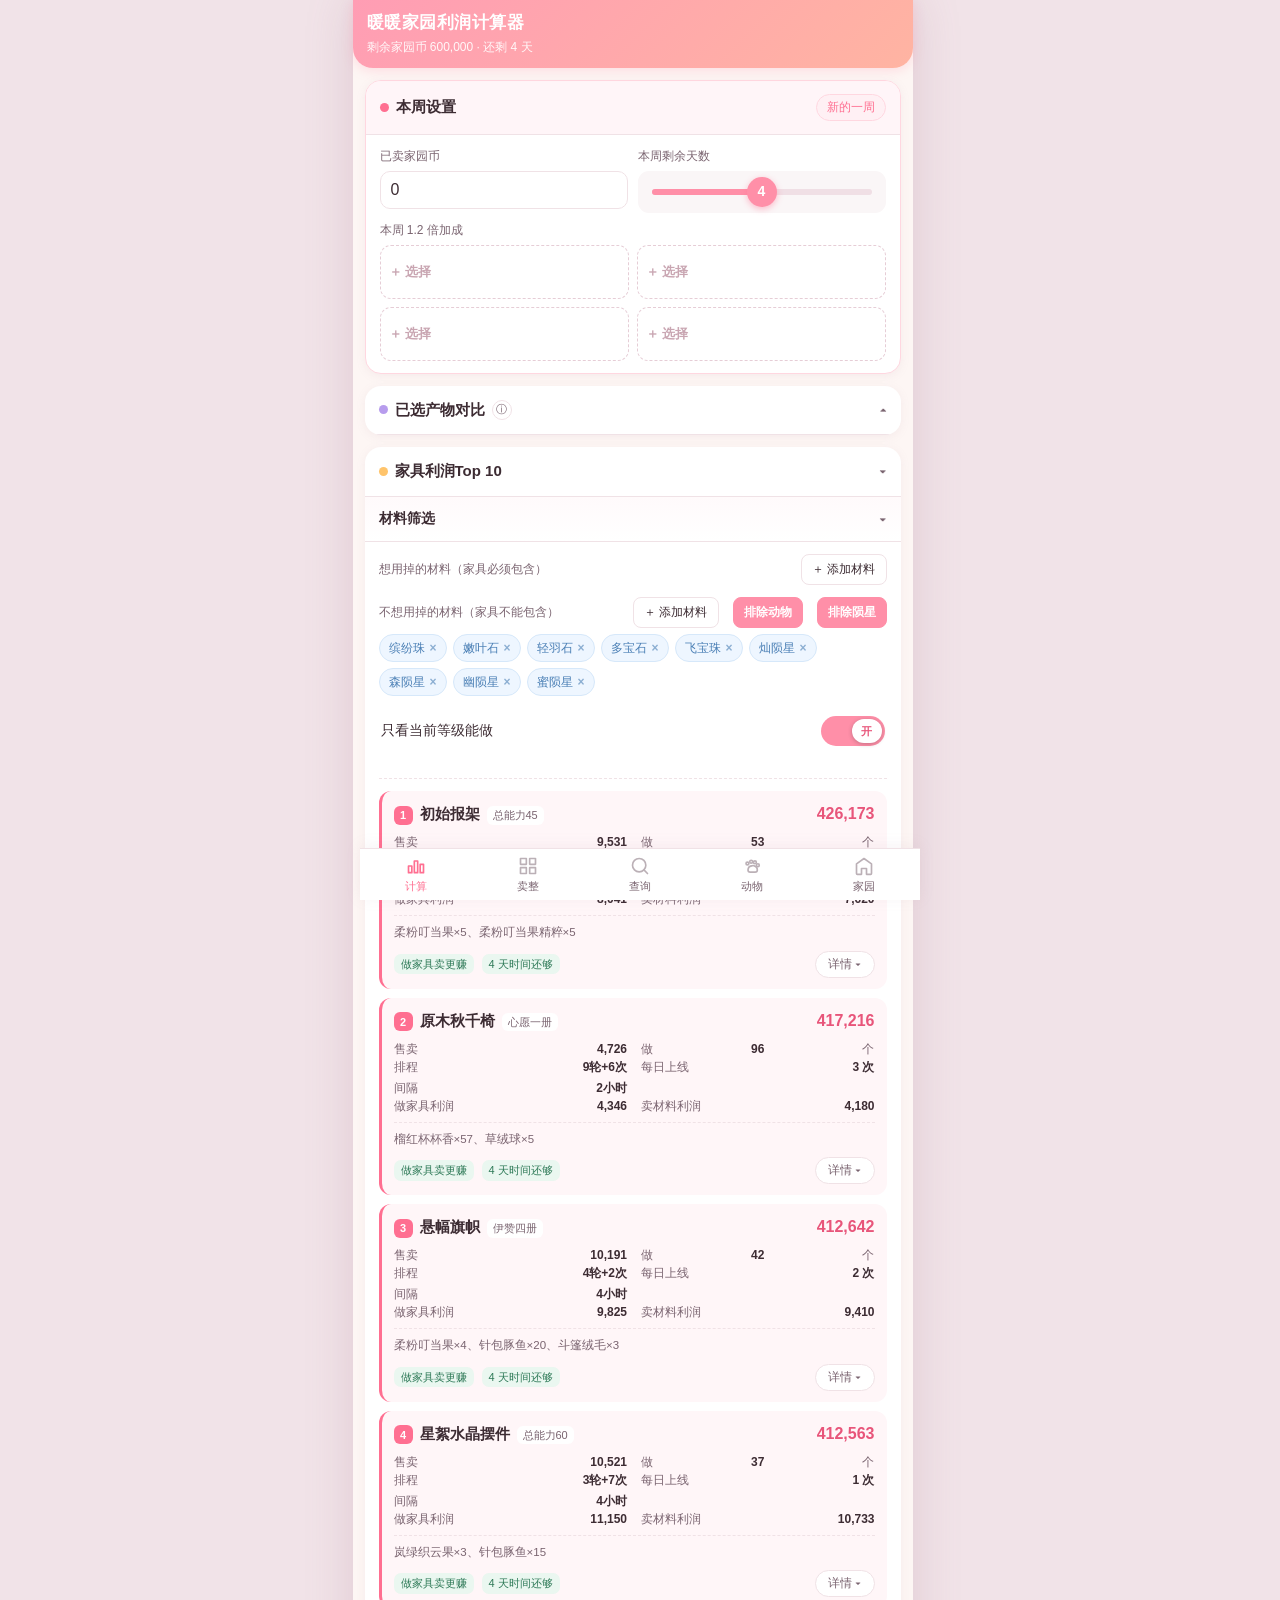
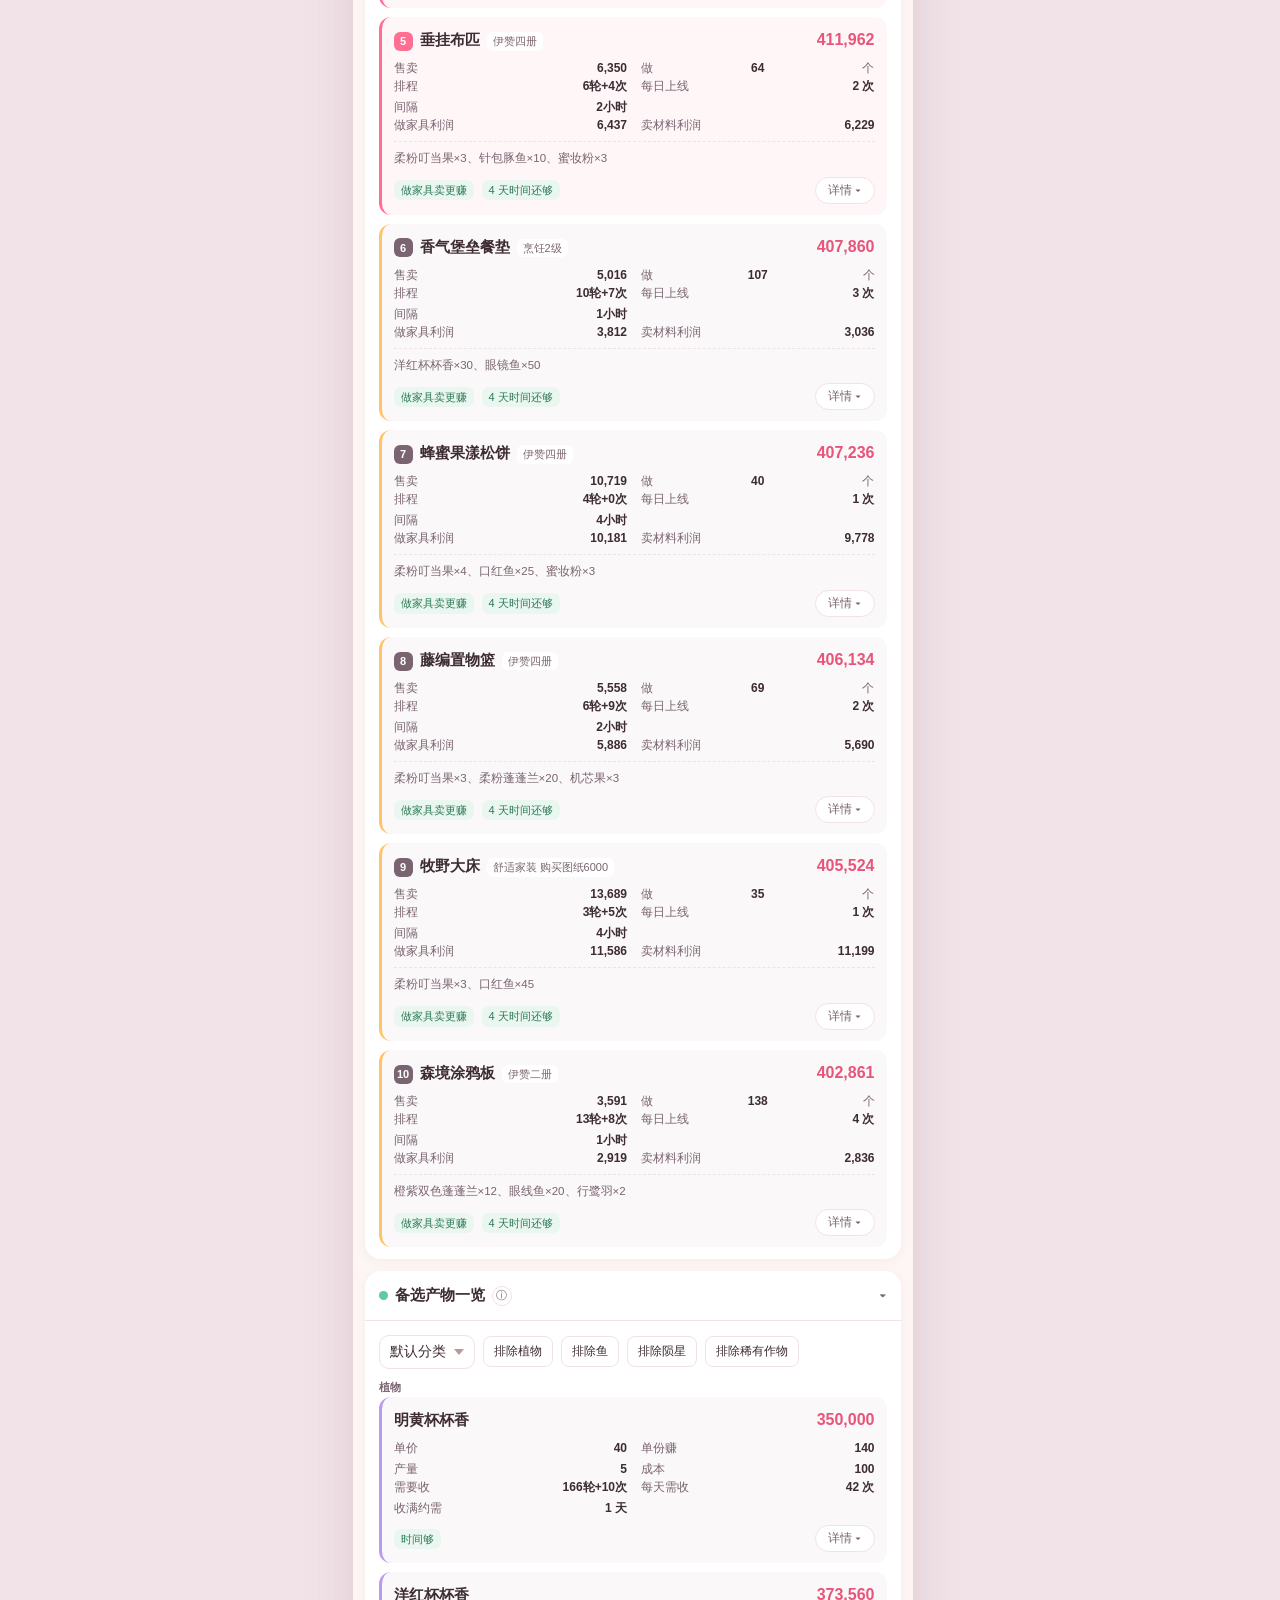
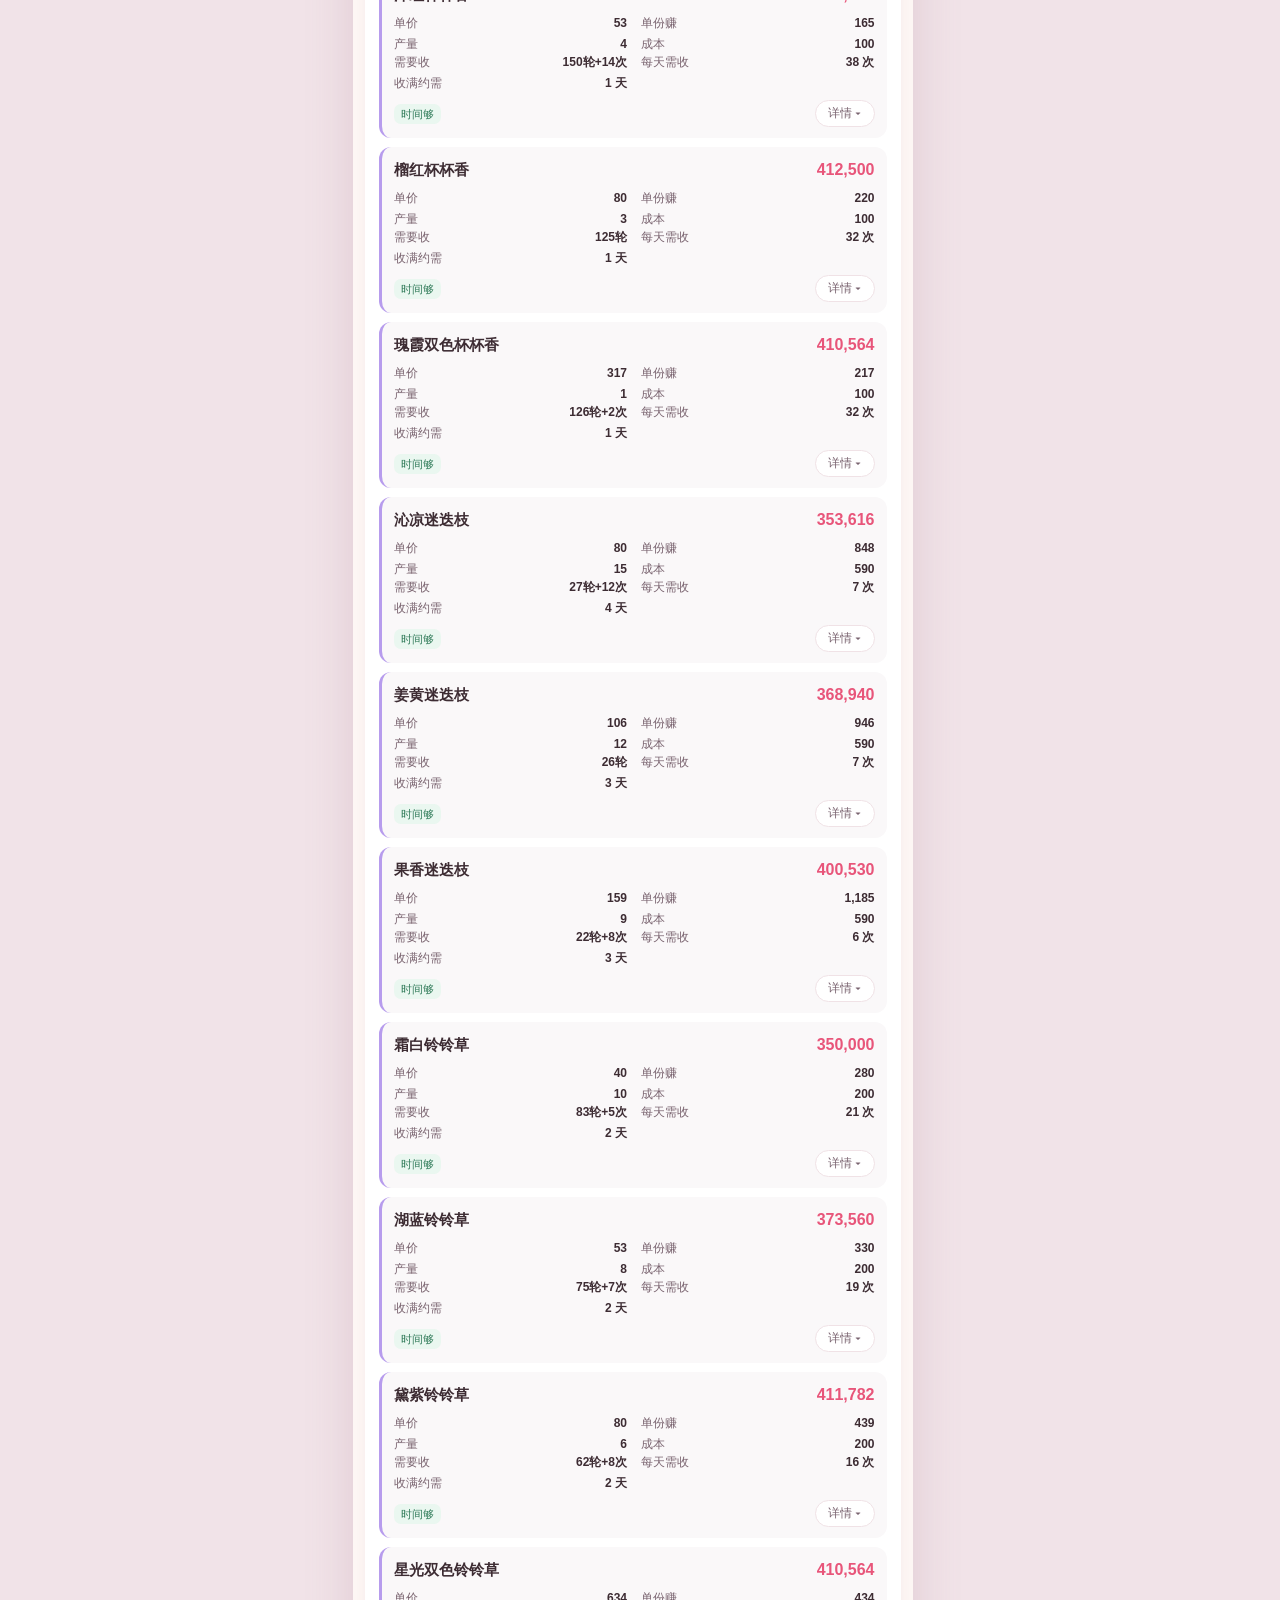
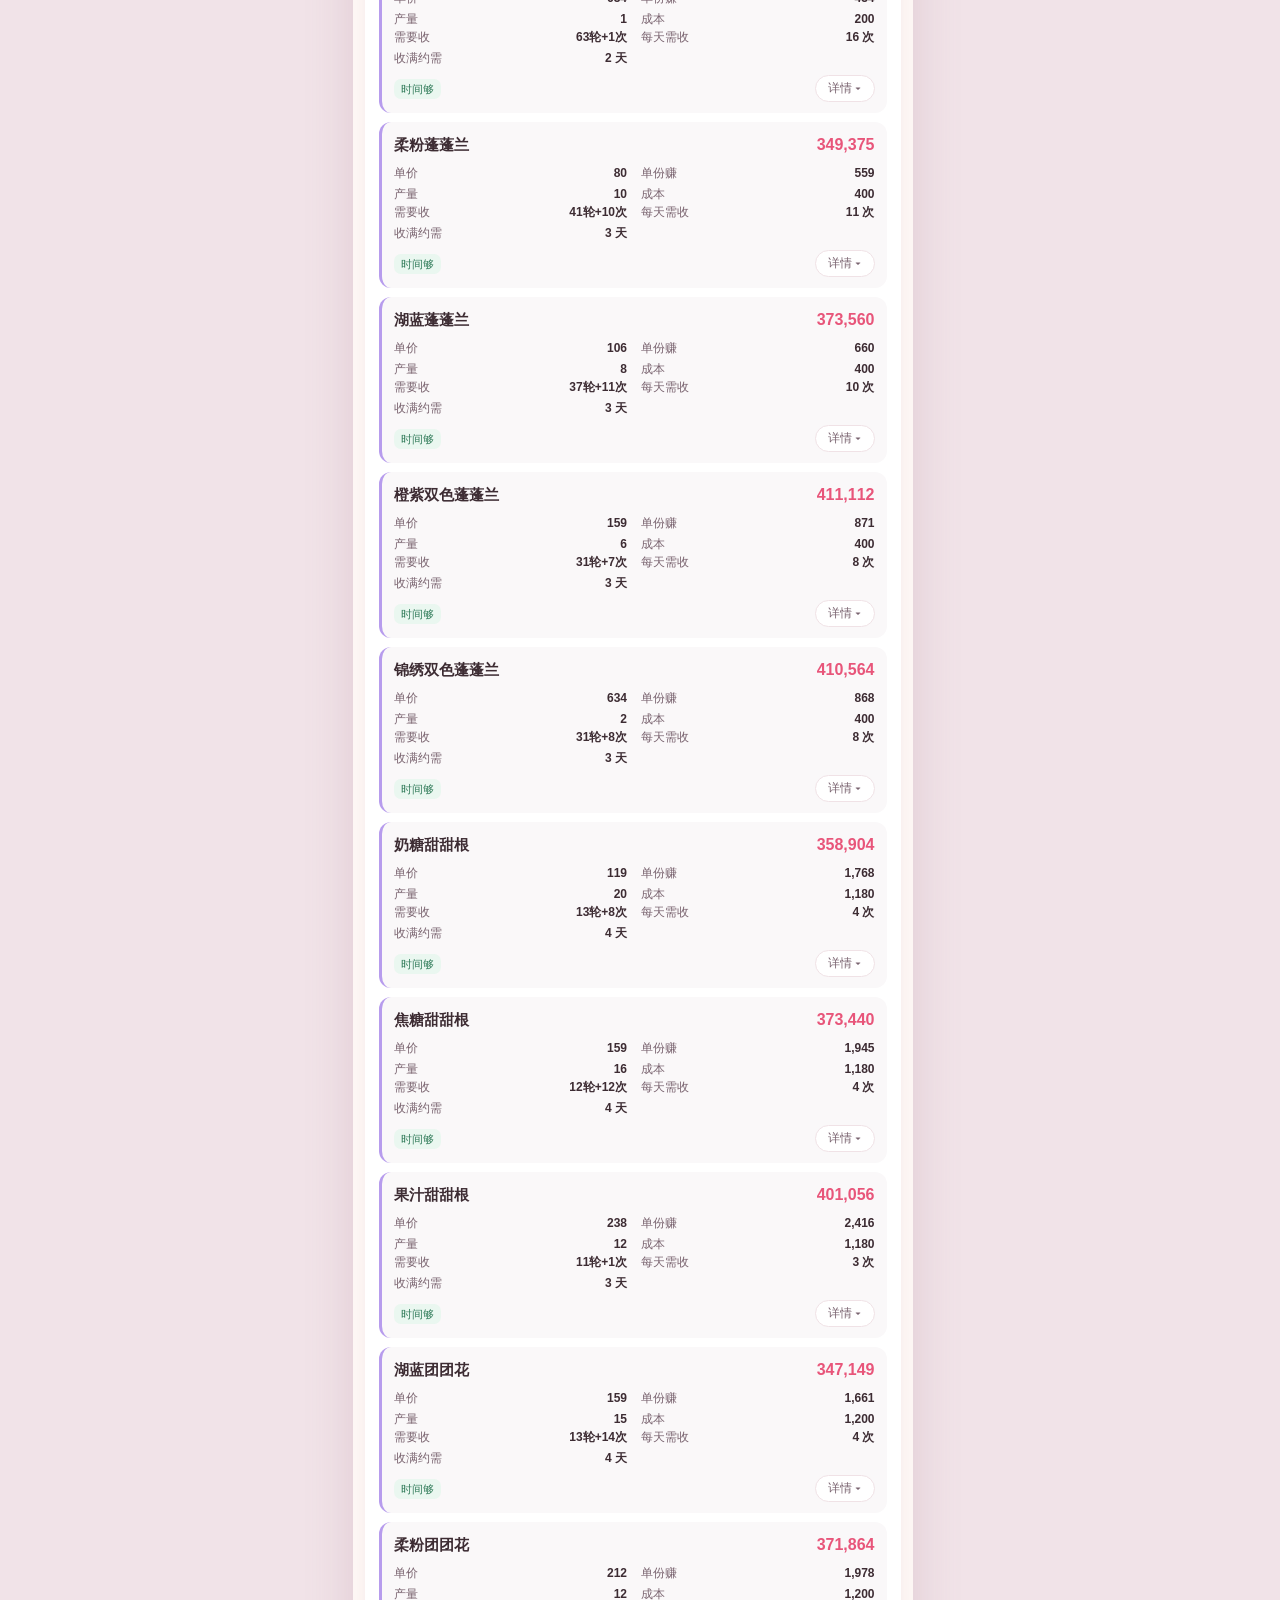
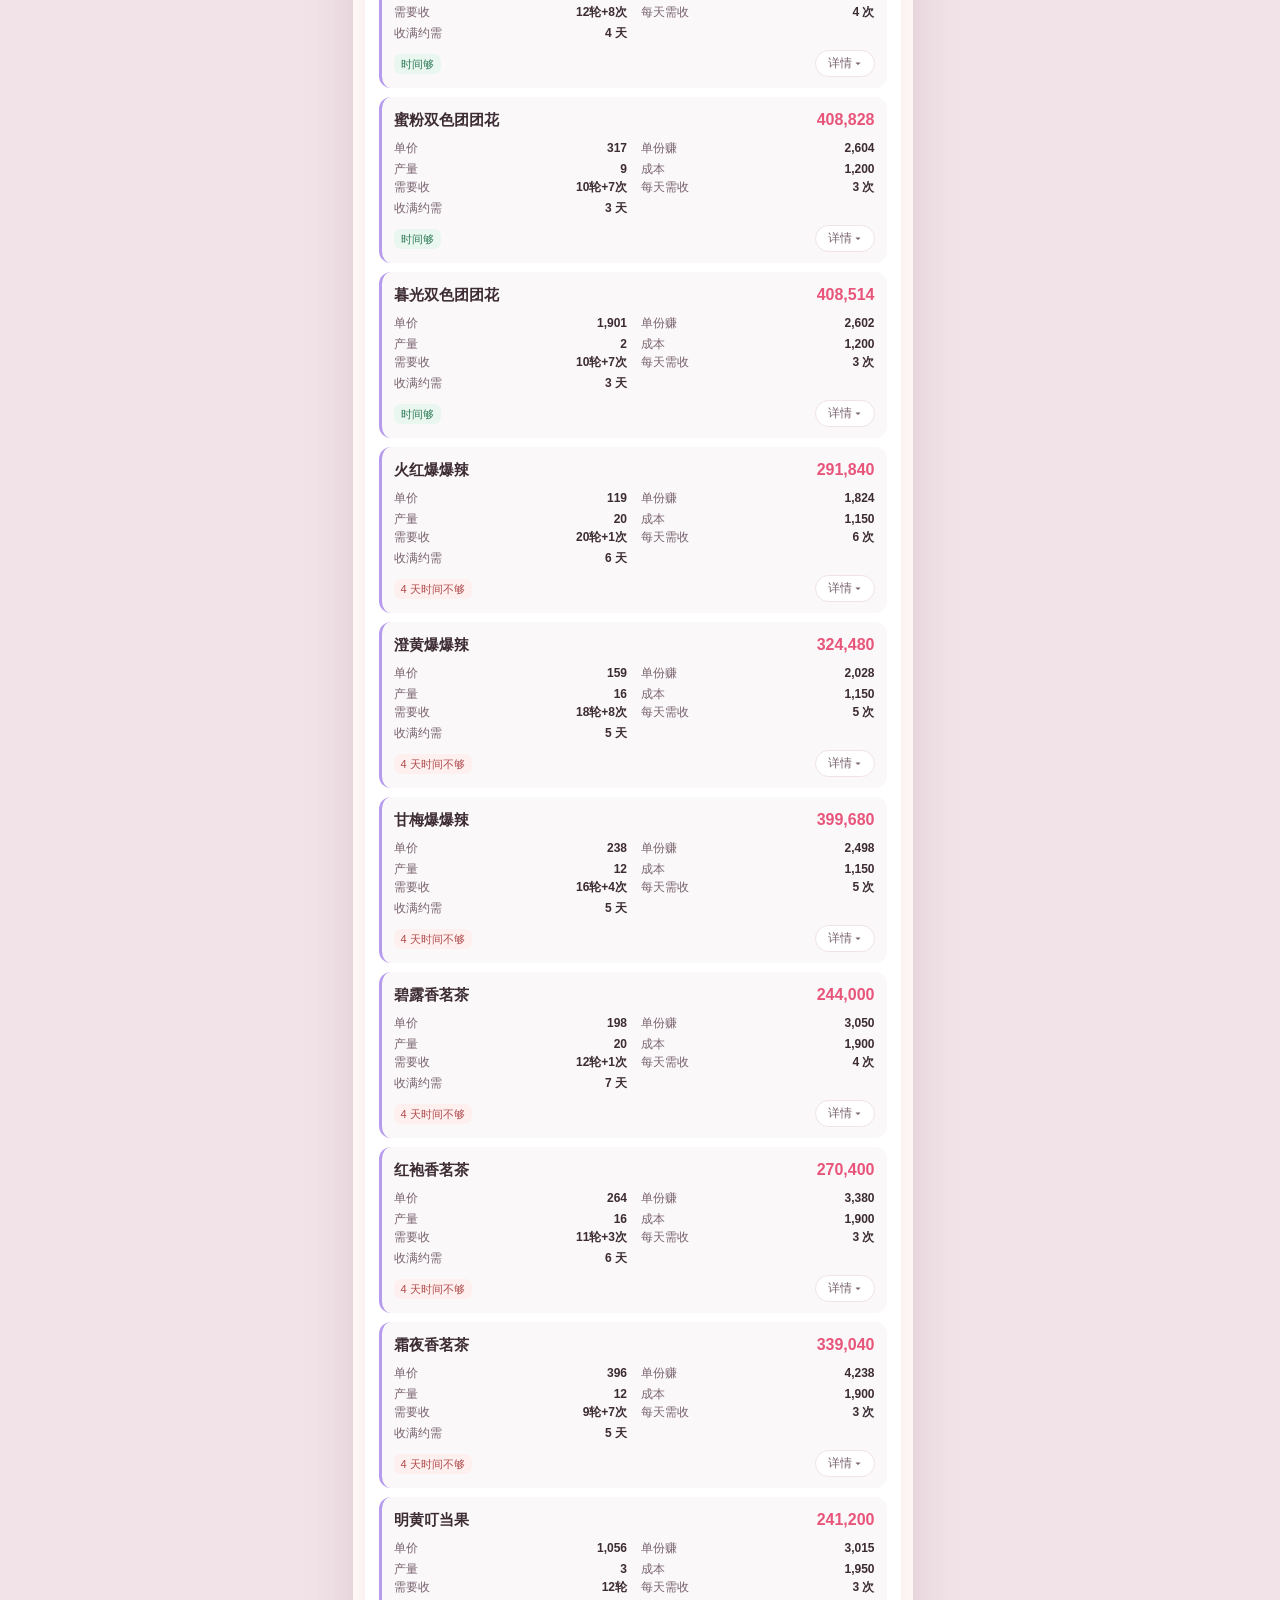
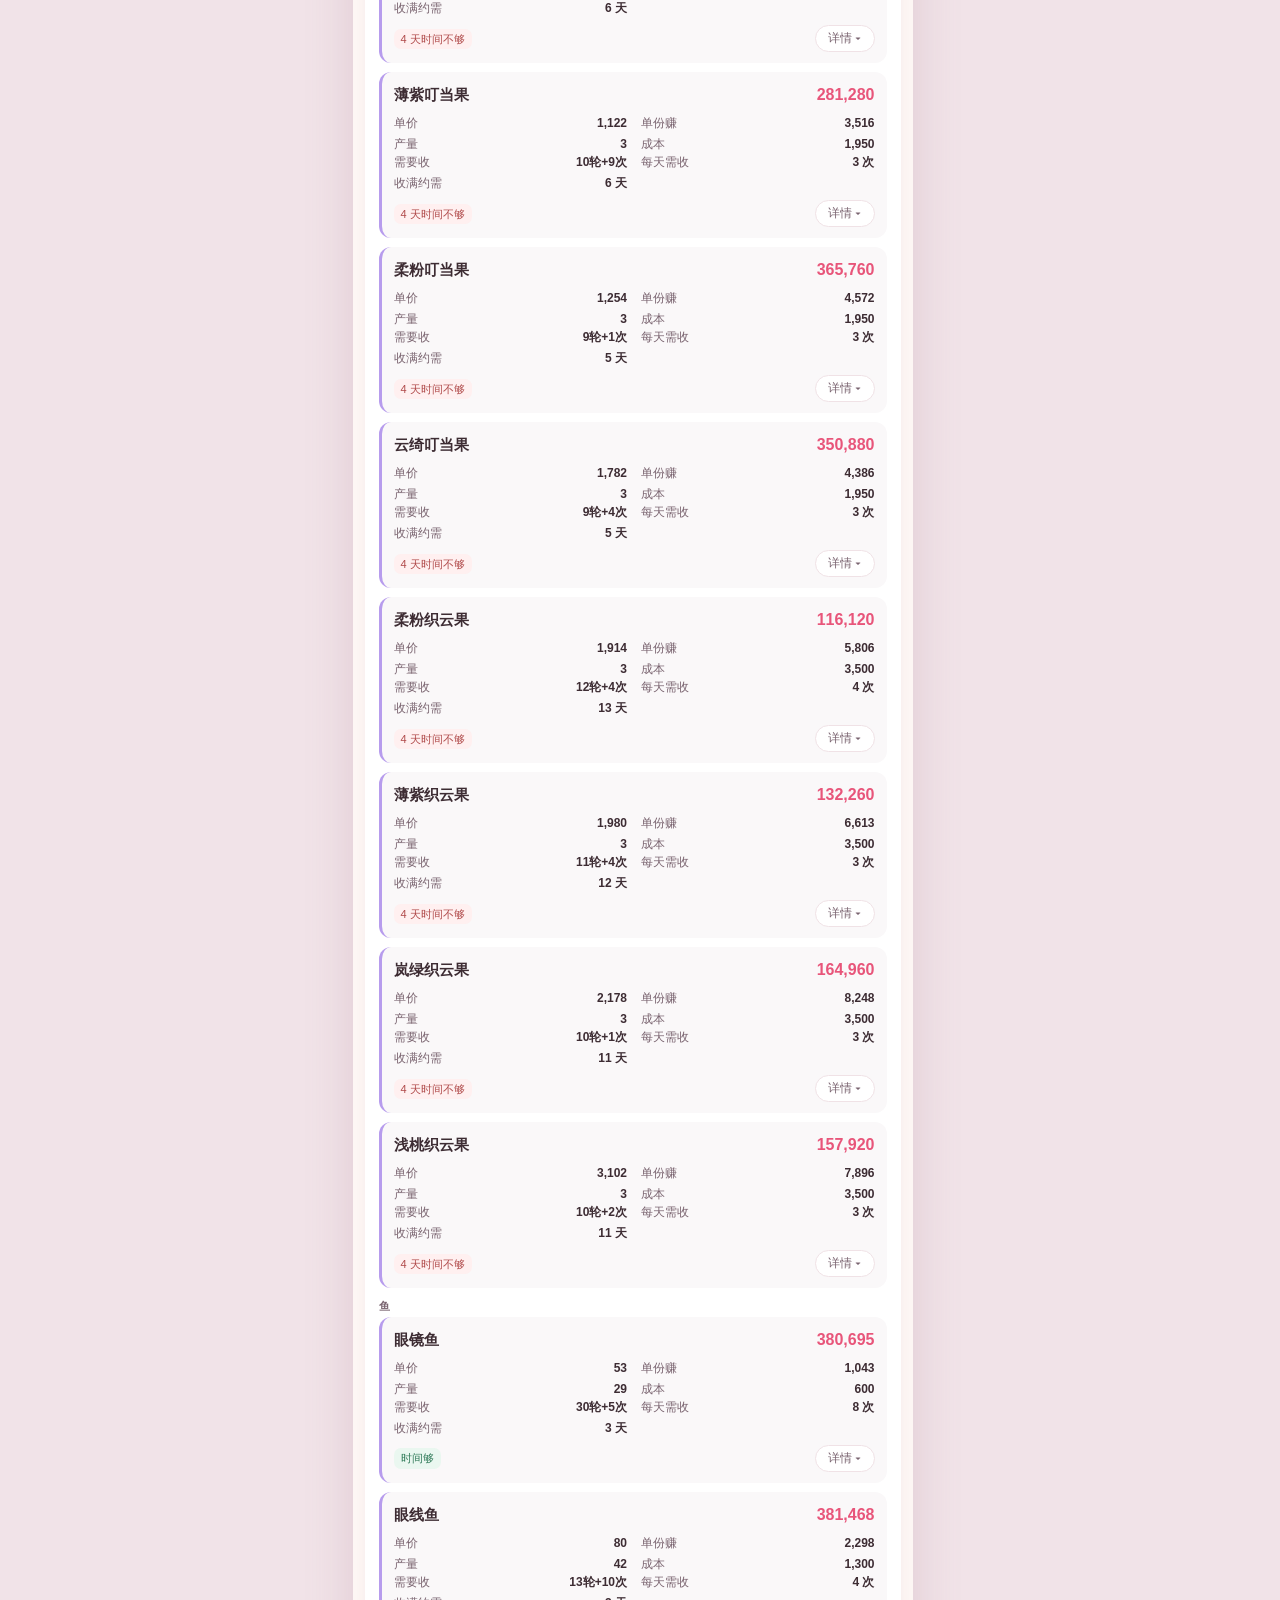
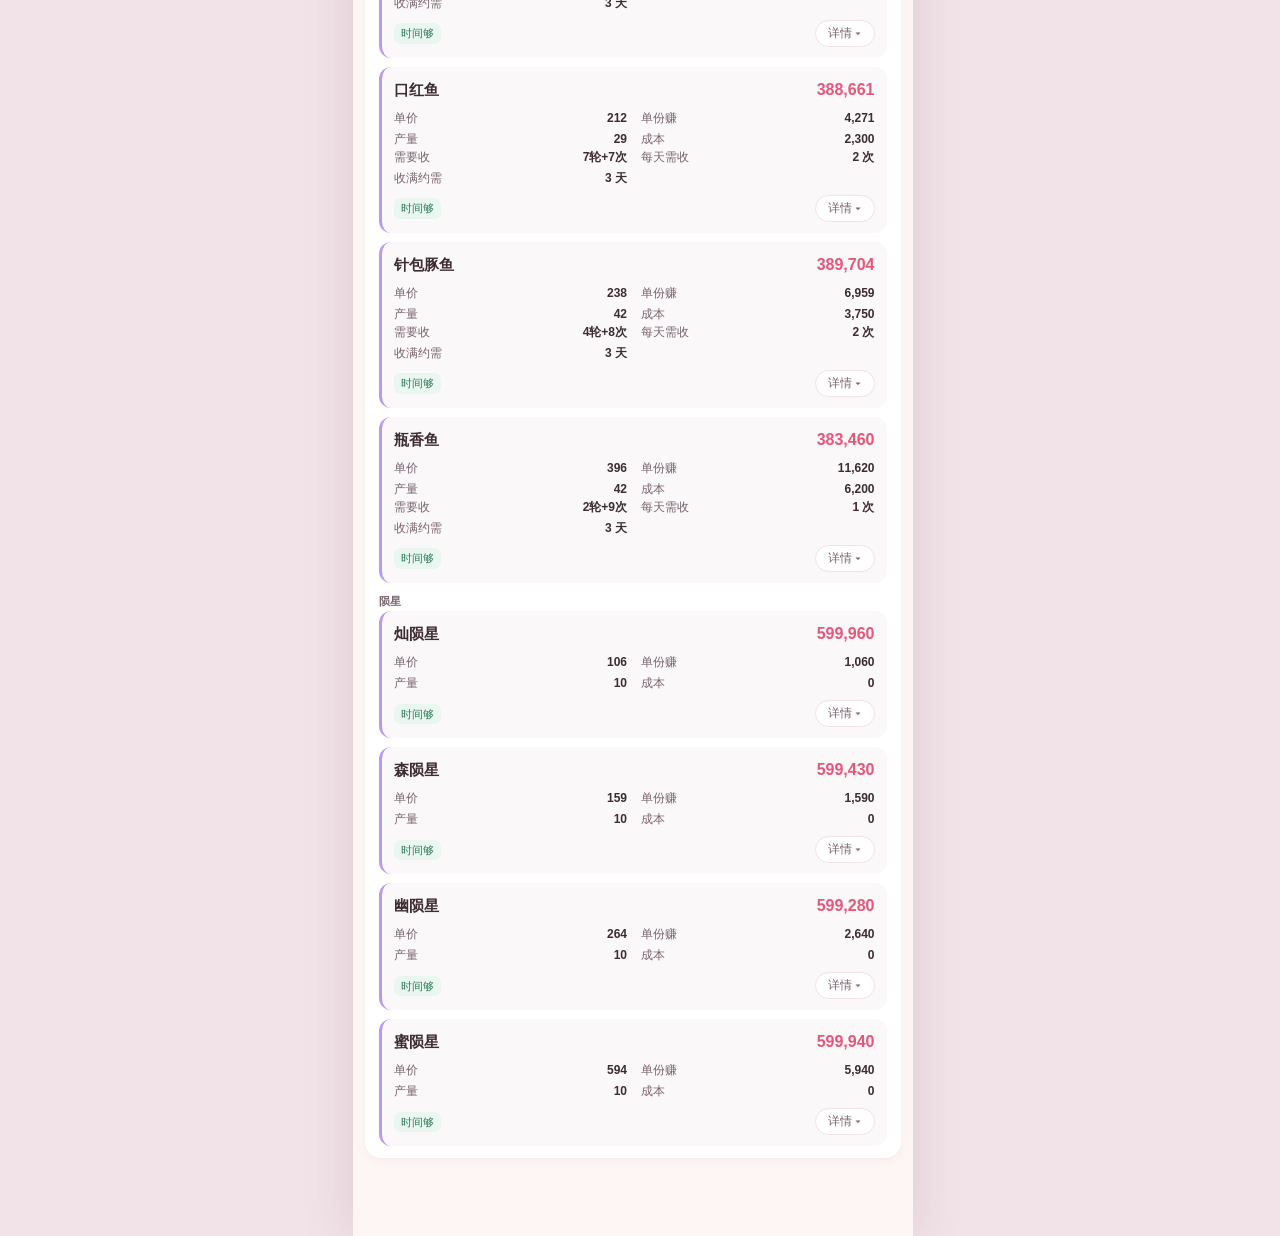
==== commit 88aa0bf2: "网页版更新至 1.210.7.64 - 产物对比改为自选产物、不限数量（原固定 3 槽） - 本周 1.2 倍产物在汇总排行中按 1.2 倍价计入，对齐对比卡口径 - SW 离线缓存版本随版刷新" ====
--- a/web/index.html
+++ b/web/index.html
@@ -9,7 +9,7 @@
 <meta name="apple-mobile-web-app-status-bar-style" content="default">
 <script>if(/^https?:$/.test(location.protocol)){var l=document.createElement('link');l.rel='manifest';l.href='manifest.json';document.head.appendChild(l)}</script>
 <title>暖暖家园利润计算器</title>
-<link rel="stylesheet" href="style.css?v=1.210.6.59">
+<link rel="stylesheet" href="style.css?v=1.210.7.64">
 </head>
 <body>
 
@@ -51,14 +51,14 @@
       </div>
     </div>
 
-    <!-- 产物对比表：置于「材料筛选」之前 -->
+    <!-- 已选产物对比：置于「材料筛选」之前；与下方「备选产物一览」互补，一个产物只出现在其中一张 -->
     <div class="card res">
-      <div class="chd fold" data-fold="cmpBody"><span class="dot b12"></span><b>产物收益对比</b><button type="button" class="iinfo" data-tipid="tip-cmp" aria-label="说明">ⓘ</button><span class="arrow">▾</span></div>
+      <div class="chd fold" data-fold="cmpBody"><span class="dot b12"></span><b>已选产物对比</b><button type="button" class="iinfo" data-tipid="tip-cmp" aria-label="说明">ⓘ</button><span class="arrow">▾</span></div>
       <div class="cbd" id="cmpBody">
-        <p class="tip" id="tip-cmp" hidden>同一份家园币预算下，把 1.2 倍产物与手动选择的其他产物放在一起对比：总销售 / 总利润、所需数量、收获轮次、每天收获几次、能否在剩余天内卖到上限。本周 1.2 倍加成最多 4 个（产物 / 家具均可），自动带出到对比；手动产物最多选 3 个，点槽位卡片选择。</p>
+        <p class="tip" id="tip-cmp" hidden>同一份家园币预算下，对比已加入的产物：总销售 / 总利润、所需数量、收获排程、能否在剩余天内卖到上限。本周 1.2 倍产物自动带入（最多 4 个，产物 / 家具均可，产物在这里对比、家具在「本周 1.2 倍家具」卡）；自选组不限数量，非 1.2 倍产物和动物都可以选。已加入的产物不再出现在下方「备选产物一览」。</p>
         <div class="grphd"><span class="grp">本周 1.2 倍产物</span><button type="button" class="gset" id="btnSetCmp12">设置</button></div>
         <div id="cmp12"></div>
-        <div class="grphd" style="margin-top:12px"><span class="grp">非1.2倍产物对比</span><button type="button" class="gset" id="btnSetCmpMan">设置</button></div>
+        <div class="grphd" style="margin-top:12px"><span class="grp">自选产物</span><button type="button" class="gset" id="btnSetCmpMan">设置</button></div>
         <div id="cmpMan"></div>
       </div>
     </div>
@@ -106,10 +106,14 @@
 
     <div class="card res">
       <div class="chd fold" data-fold="outProd">
-        <span class="dot pd"></span><b>产物利润排行</b><button type="button" class="iinfo" data-tipid="tip-rank" aria-label="说明">ⓘ</button><span class="arrow">▾</span>
+        <span class="dot pd"></span><b>备选产物一览</b><button type="button" class="iinfo" data-tipid="tip-rank" aria-label="说明">ⓘ</button><span class="arrow">▾</span>
       </div>
       <div class="cbd" id="outProd">
-        <p class="tip" id="tip-rank" hidden>排行按「单份利润 × 可达总量」从高到低：可达总量取可养容量与可收获份数中的较小者。</p>
+        <p class="tip" id="tip-rank" hidden>与上方的「已选产物对比」互补：已加入对比的产物（含本周 1.2 倍）不再在这里重复显示。默认按 植物 → 鱼 → 陨星 分类排列，可切换为按利润（单份利润 × 可达总量）从高到低；也可按类排除 植物 / 鱼 / 陨星，或一键排除稀有作物（六个随机变异的双色品种，可遇不可求）。</p>
+        <div class="prodctl">
+          <button type="button" class="fsel sm" id="prodSortSel" aria-label="排序方式">默认分类</button>
+          <button type="button" class="tbtn sm" id="ph-plant" aria-pressed="false">排除植物</button><button type="button" class="tbtn sm" id="ph-fish" aria-pressed="false">排除鱼</button><button type="button" class="tbtn sm" id="ph-star" aria-pressed="false">排除陨星</button><button type="button" class="tbtn sm" id="ph-rare" aria-pressed="false">排除稀有作物</button>
+        </div>
         <div id="outProdList"></div>
       </div>
     </div>
@@ -404,8 +408,8 @@
   </div>
 </div>
 
-<script src="data.js?v=1.210.6.59"></script>
-<script src="core.js?v=1.210.6.59"></script>
-<script src="app.js?v=1.210.6.59"></script>
+<script src="data.js?v=1.210.7.64"></script>
+<script src="core.js?v=1.210.7.64"></script>
+<script src="app.js?v=1.210.7.64"></script>
 </body>
 </html>
--- a/web/style.css
+++ b/web/style.css
@@ -90,9 +90,8 @@
 /* 结果 */
 .it{background:#faf8f9;border-radius:12px;padding:11px 12px;margin-bottom:9px;border-left:3px solid var(--gd)}
 .it:last-child{margin-bottom:0}
-/* 色条语义化：产物卡=紫 / 家具卡=金；家具Top10 前五=粉条；每组利润最高一张=粉底粉条(g1) */
+/* 色条语义化：产物卡=紫 / 家具卡=金；全页利润 Top5 的卡=粉底粉条(g1，render() 统一评比) */
 .it.pd{border-left-color:var(--pu)}
-.it.g5{border-left-color:var(--pk2)}
 .it.g1{border-left-color:var(--pk2);background:#fff6f8}
 .it .h{display:flex;align-items:baseline;gap:7px;margin-bottom:7px}
 .it .rk{font-size:0.75rem;font-weight:800;color:#fff;background:var(--ink2);width:19px;height:19px;
@@ -100,7 +99,7 @@
 .it.g1 .rk{background:var(--pk2)}
 .it .nm{font-weight:700;font-size:0.9375rem}
 /* 主利润数字加深一档：#ff6f91 对比度仅 2.5:1（大字 AA 下限 3:1），#e8557a ≈ 3.2:1 达标 */
-.it .pf{margin-left:auto;font-weight:800;color:var(--pkDeep);font-size:1rem;white-space:nowrap;font-variant-numeric:tabular-nums}
+.it .pf{margin-left:auto;font-weight:900;color:var(--pkDeep);font-size:1rem;white-space:nowrap;font-variant-numeric:tabular-nums}
 .it .src{font-size:0.6875rem;color:var(--ink2);background:#fff;padding:1px 6px;border-radius:6px}
 /* kv 数据行：两列网格 + 标签左/数值右 + 等宽数字（扫读友好） */
 .kv{display:grid;grid-template-columns:1fr 1fr;gap:3px 14px;font-size:0.75rem;color:var(--ink2)}
@@ -151,6 +150,7 @@
 /* 按钮行内水平间距：HTML 中按钮紧连无空白，inline 排布会完全贴合 */
 .btn + .tbtn,.tbtn + .tbtn{margin-left:8px}
 .tbtn.on{background:var(--pk);border-color:var(--pk);color:#fff;font-weight:600}
+.tbtn:disabled{opacity:.45}
 .tbtn:active{opacity:.75}
 textarea{width:100%;border:1px solid var(--line);border-radius:10px;padding:9px;font-size:1rem;
   font-family:ui-monospace,Menlo,monospace;resize:vertical;background:#fff;color:var(--ink)}
@@ -196,6 +196,9 @@
 .gset{flex:none;font-size:0.6875rem;font-family:inherit;font-weight:600;color:var(--pkDeep);
   background:#fff2f6;border:1px solid #ffd7e0;border-radius:12px;padding:3px 13px}
 .gset:active{opacity:.7}
+/* 备选产物一览：排序 + 排除控件行（气泡排序钮 + 4 个排除切换钮，可换行） */
+.prodctl{display:flex;flex-wrap:wrap;align-items:center;gap:8px;margin:2px 0 10px}
+.prodctl .tbtn{margin-left:0}
 .padmg{max-height:290px;overflow:auto;border:1px solid var(--line);border-radius:10px;margin-top:9px}
 .padrow{display:flex;align-items:center;gap:8px;padding:7px 10px;font-size:0.78125rem;border-bottom:1px solid #faf3f5}
 .padrow:last-child{border-bottom:none}
@@ -293,7 +296,7 @@
 .cmprow.g1{background:#fff6f8;border-left-color:var(--pk2)}
 .cmpname{font-weight:700;font-size:0.9375rem;margin-bottom:7px;display:flex;align-items:center;gap:6px}
 /* 头行利润数字：与 .it .pf 同一范式（右上角红、加粗、等宽数字） */
-.cmpname .pf{margin-left:auto;font-weight:800;color:var(--pkDeep);font-size:1rem;white-space:nowrap;font-variant-numeric:tabular-nums}
+.cmpname .pf{margin-left:auto;font-weight:900;color:var(--pkDeep);font-size:1rem;white-space:nowrap;font-variant-numeric:tabular-nums}
 /* 1.2倍徽章全局统一紫底（产物对比卡 / 排行卡共用同一语义；卖整页 .prirow .b12t 保留自身覆写） */
 .b12t{font-size:0.625rem;background:#f3edff;color:#7a5bc0;padding:1px 6px;border-radius:6px}
 
